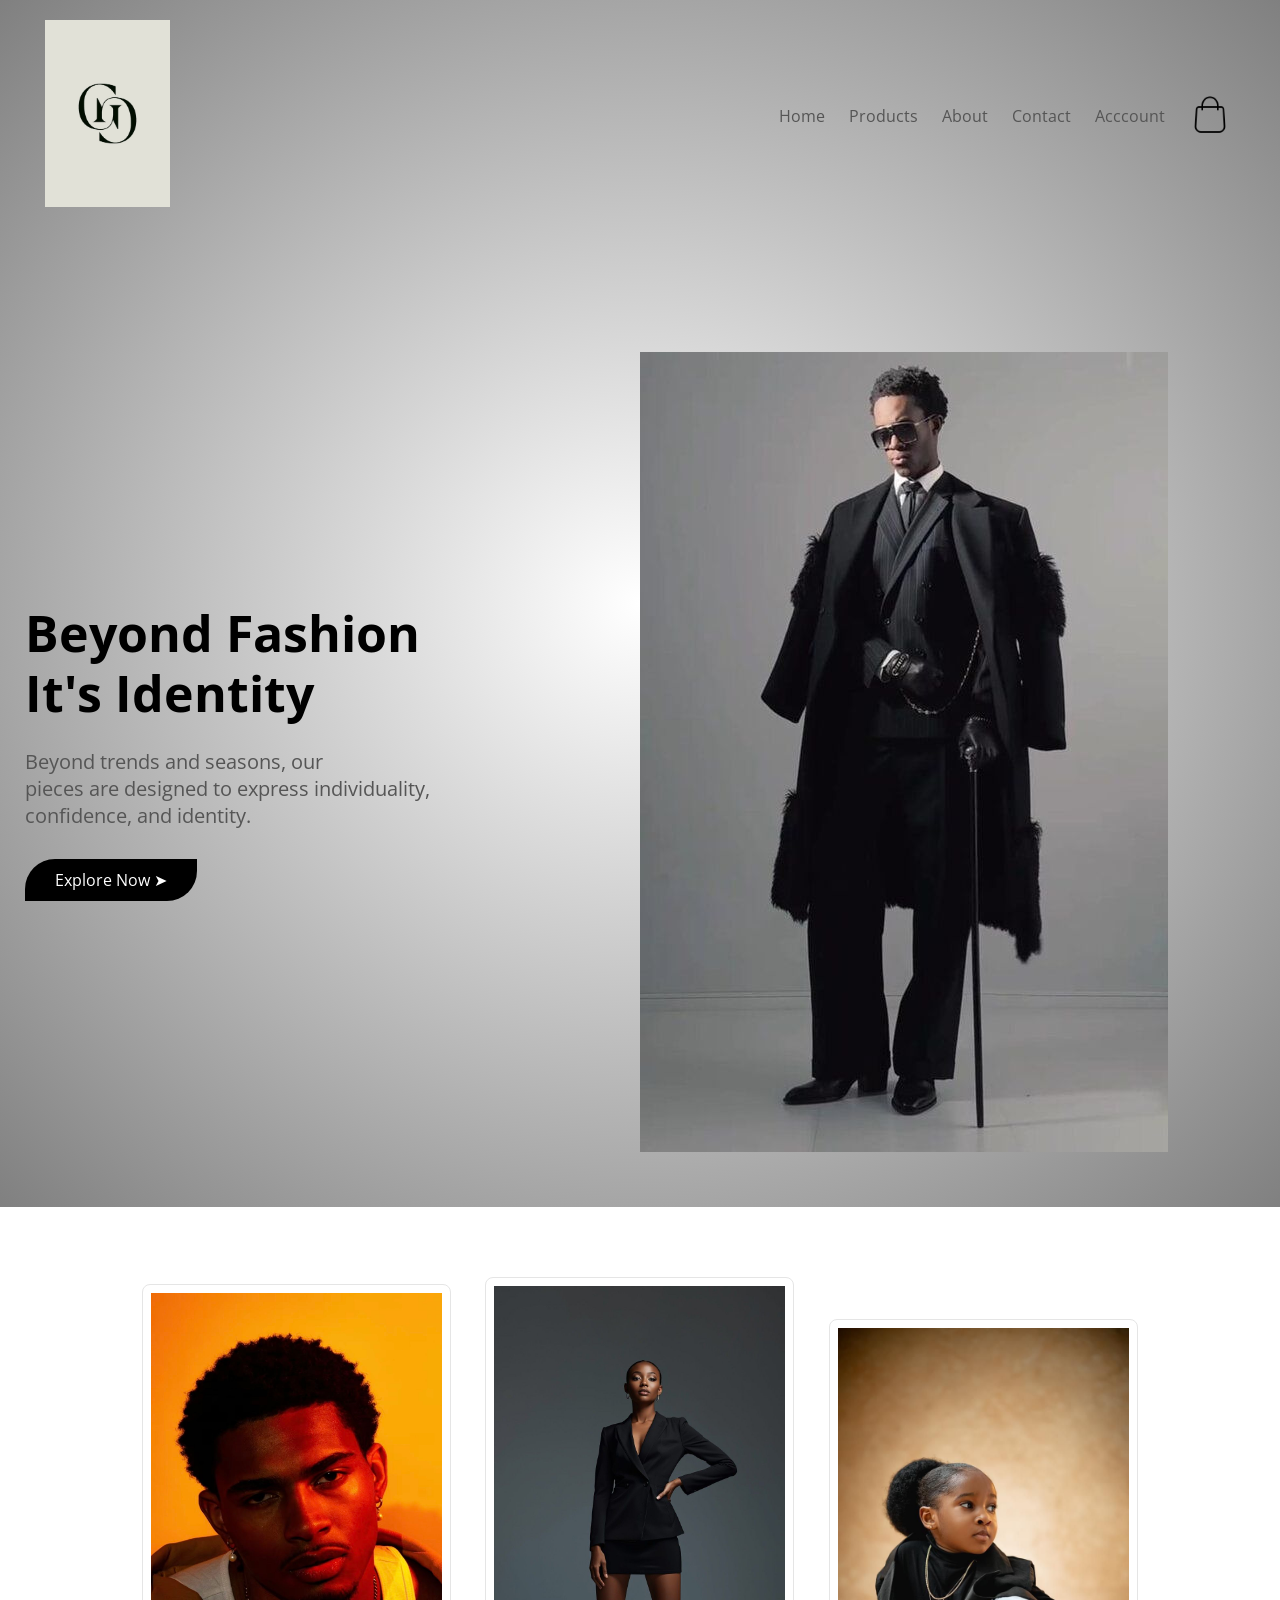
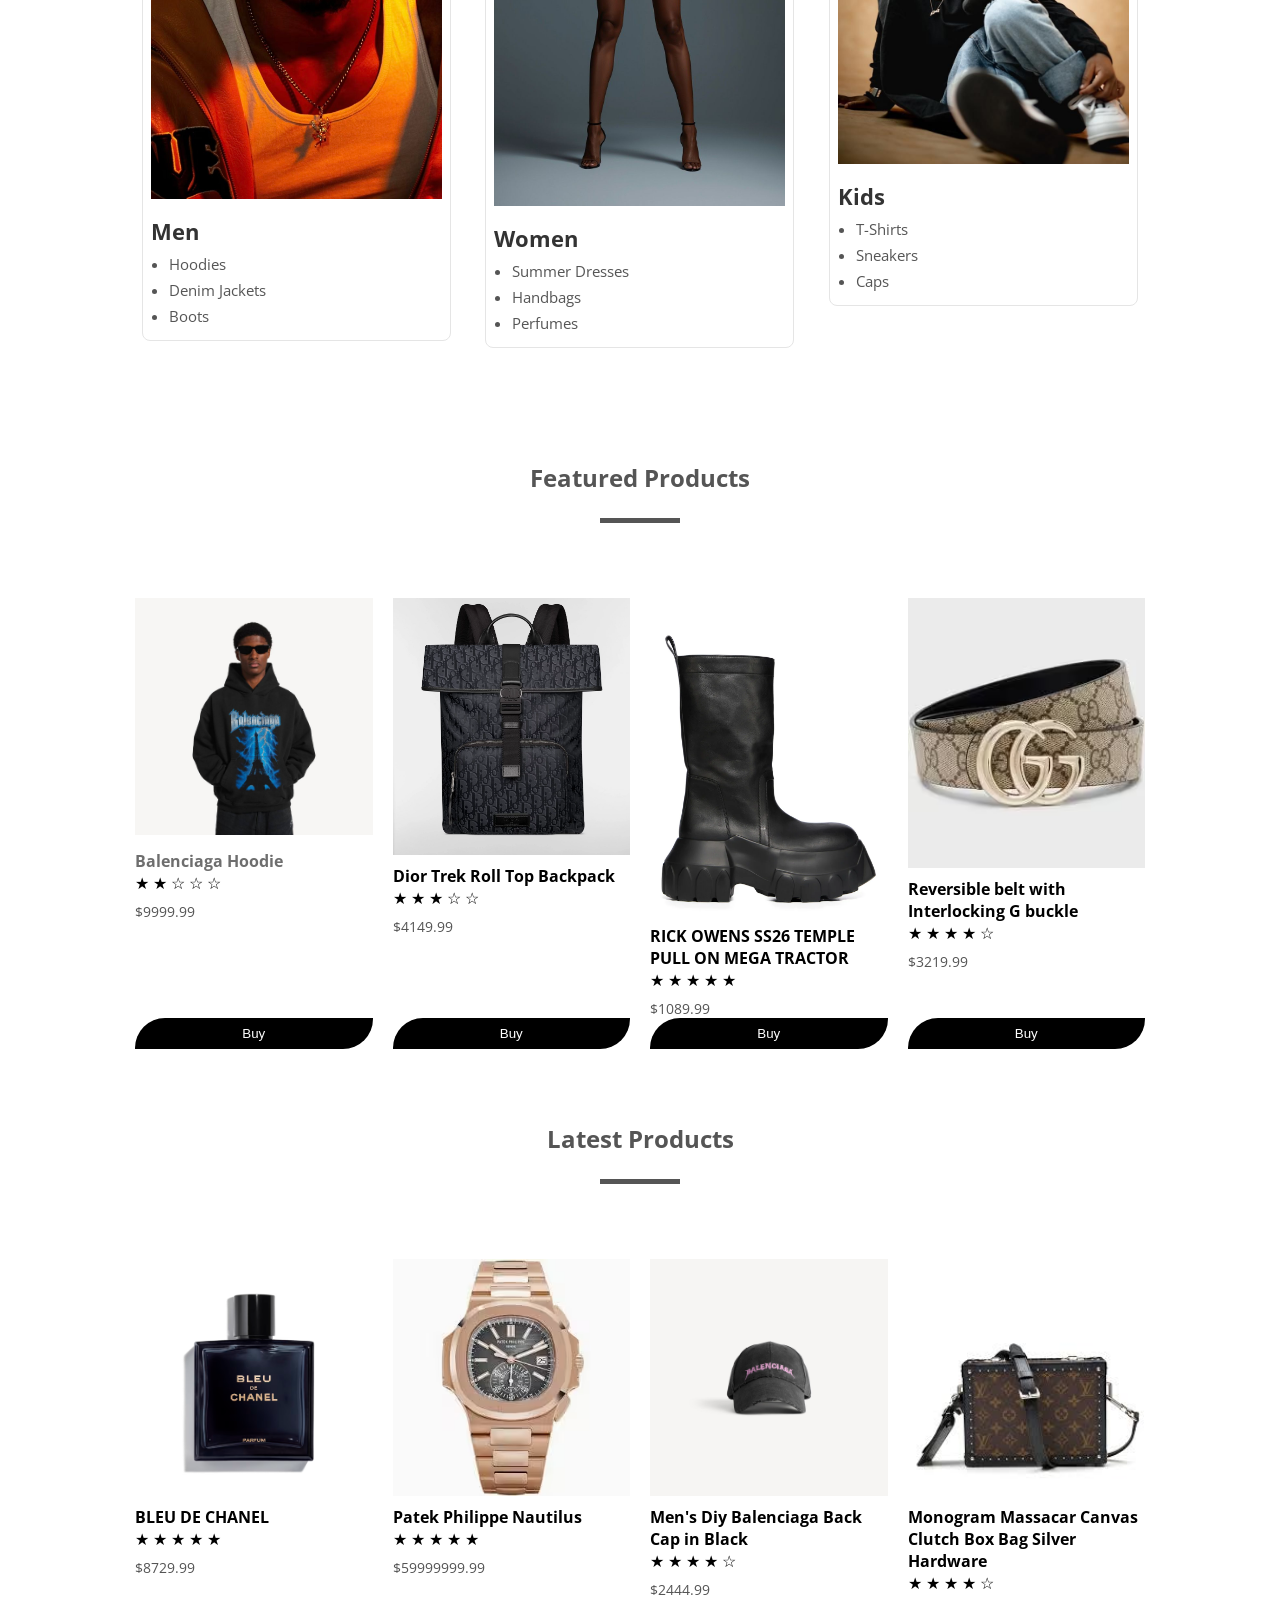
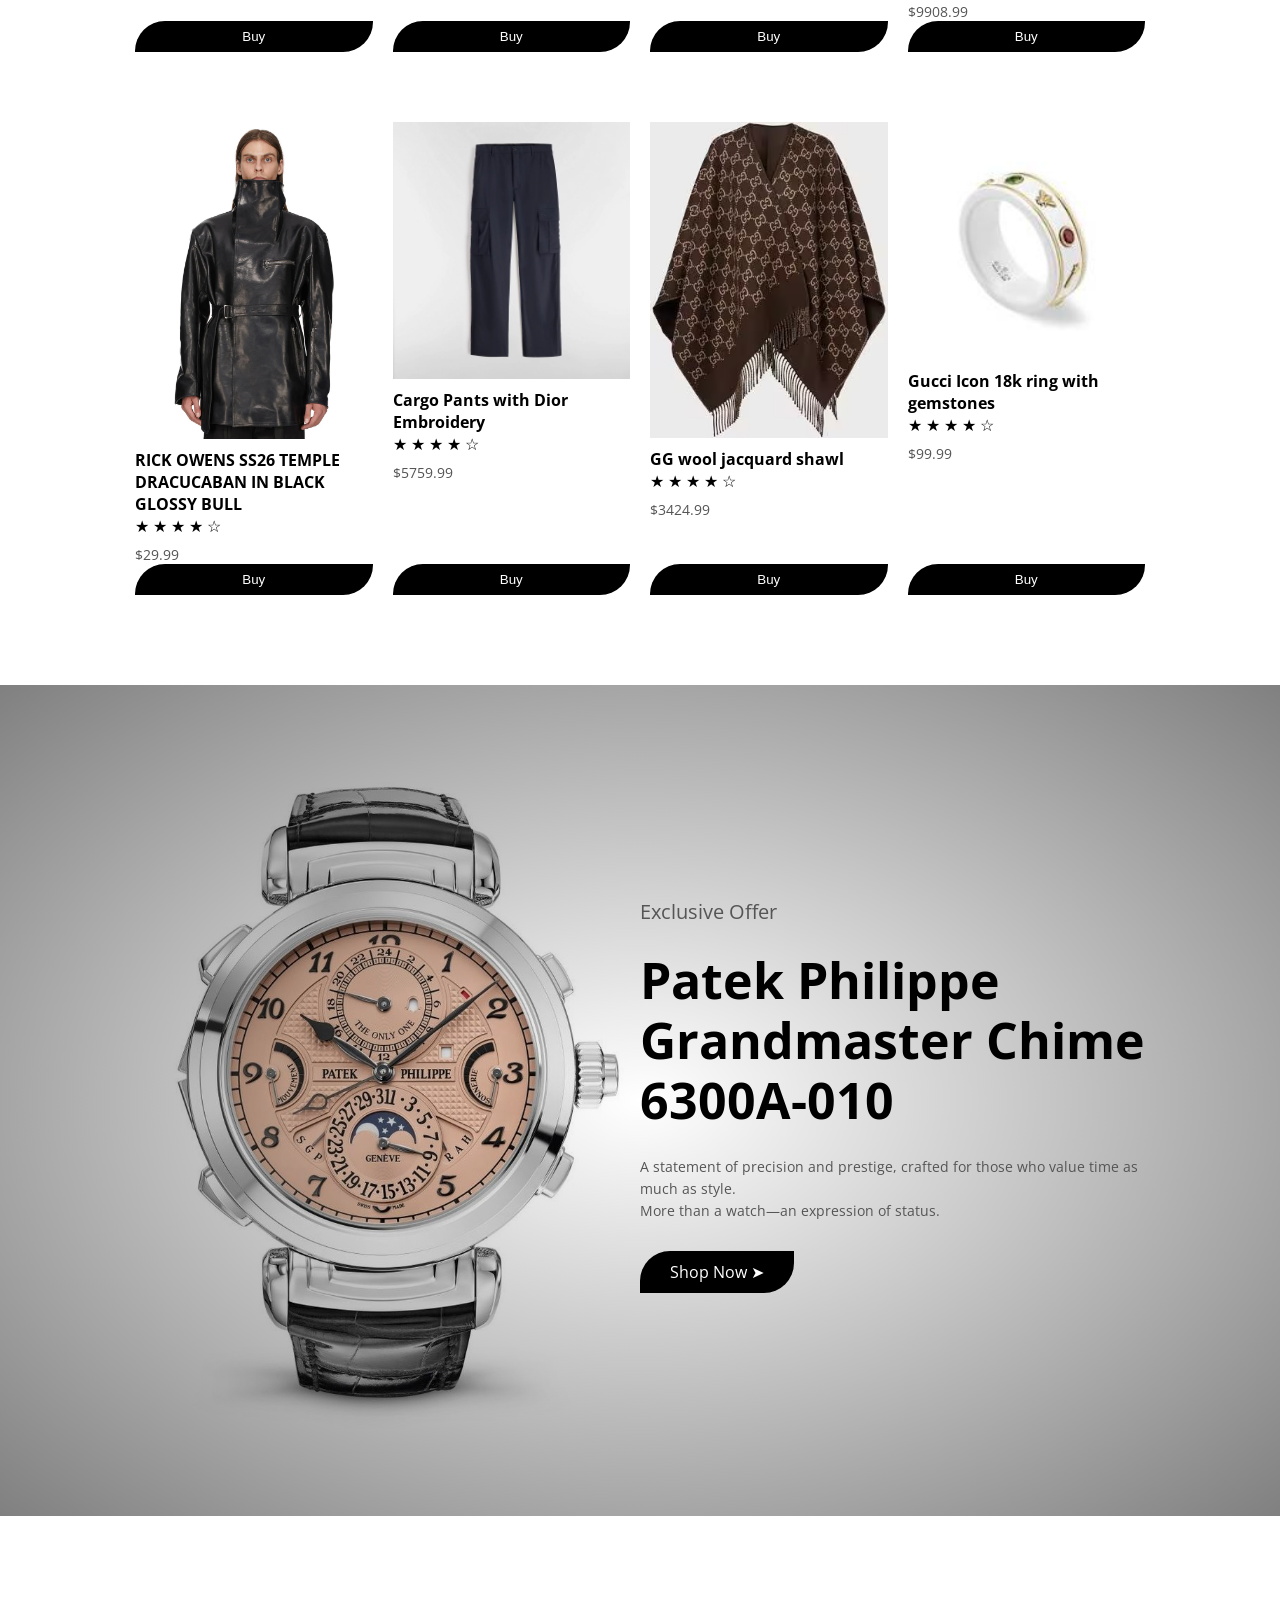
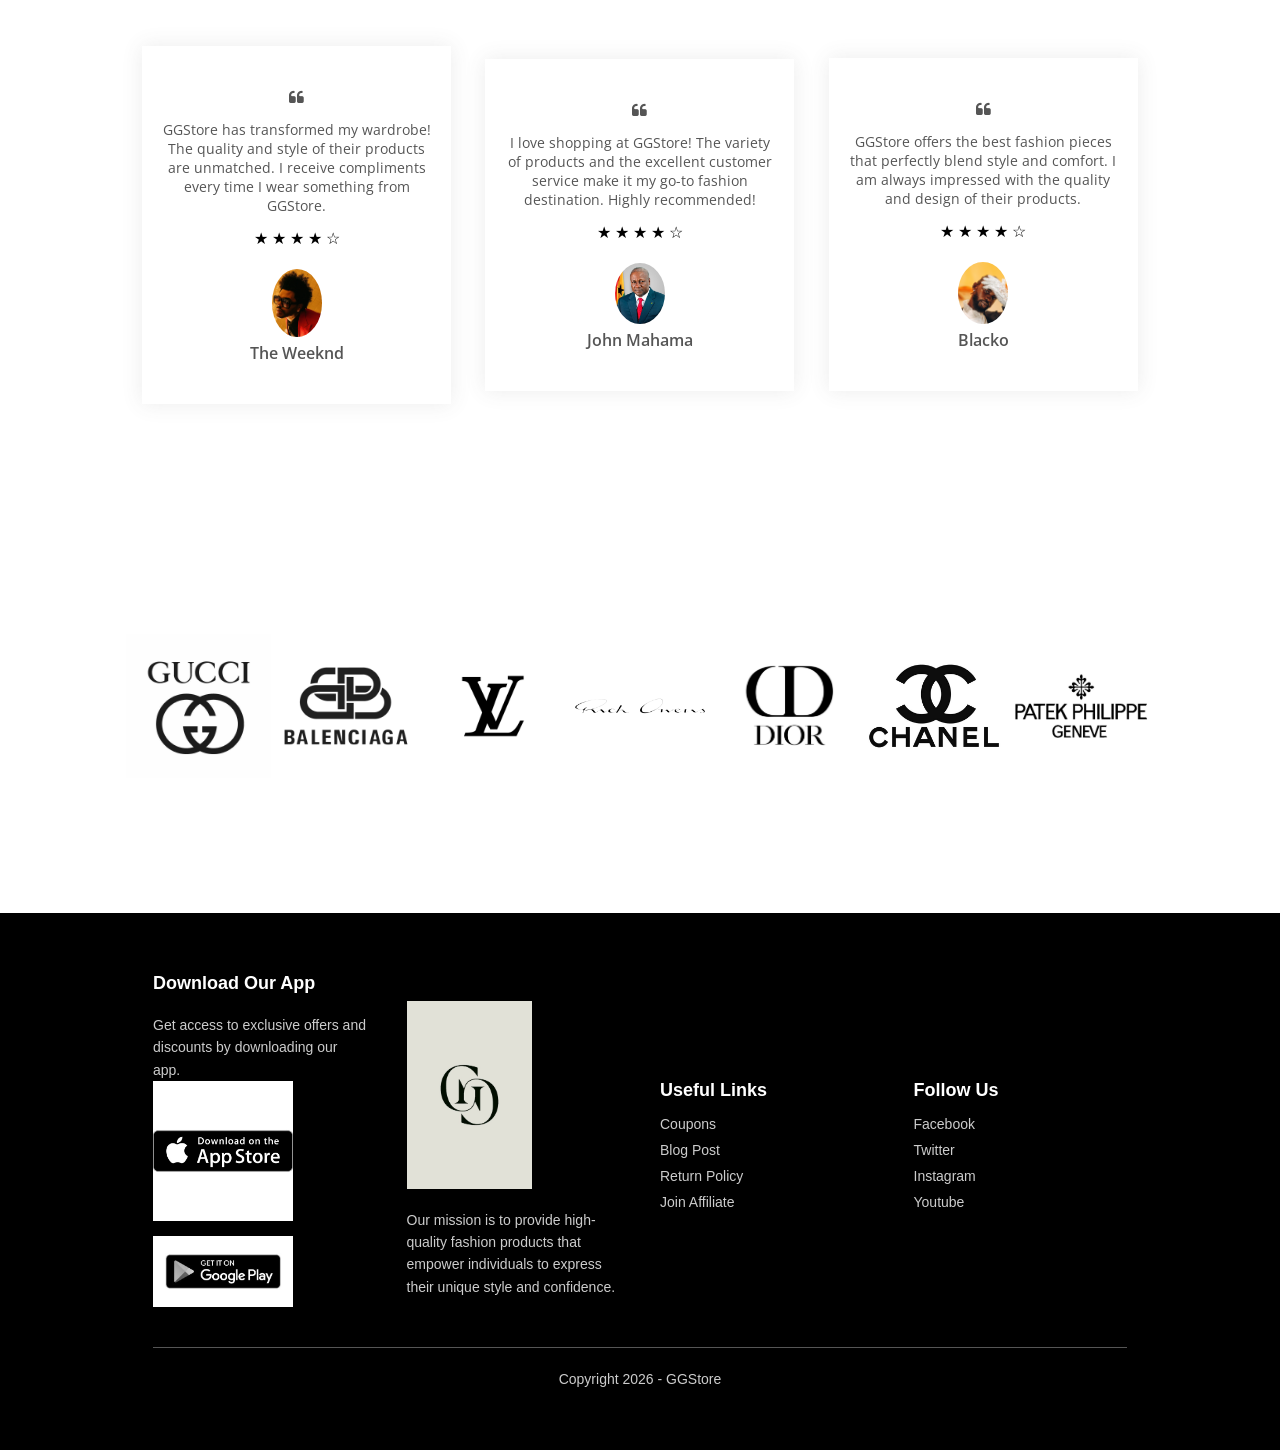
==== index.html @ 31943bc5 "Add files via upload" ====
<!DOCTYPE html>
<html lang="en">
   <head>
  <meta charset="UTF-8">
  <meta name="viewport" content="width=device-width, initial-scale=1.0">
  <title>GGStore | Your Ultimate Fashion Destination</title>
  <link rel="stylesheet" href="style.css">
  <link href="https://fonts.googleapis.com/css2?family=Open+Sans:ital,wght@0,300..800;1,300..800&display=swap" rel="stylesheet">
<link rel="stylesheet" href="https://cdnjs.cloudflare.com/ajax/libs/font-awesome/4.7.0/css/font-awesome.min.css">
   </head>
<body>
<div class="header">
  <div class="container">
    <div class="navbar">
      <div class="logo">
         <img src="images/logo.jpg" width="125px" alt="GGStore Logo">
     </div>
   <nav>
        <ul id="MenuItems">
             <li><a href="index.html">Home</a></li>
             <li><a href="product.html">Products</a></li>
             <li><a href="about.html">About</a></li>
             <li><a href="contact.html">Contact</a></li>
             <li><a href="account.html">Acccount</a></li>
         </ul>
    </nav>
    <a href="cart.html"><img src="images/cart.jpg" width="50px" height="50px" alt="Cart Icon" style="mix-blend-mode: multiply;"></a>
    <img src="images/menu.jpg" width="50px" height="50px" 
    class="menu-icon" alt="Menu Icon"
      onclick="menutoggle()" style="mix-blend-mode: multiply;">
  </div>
    <div class="row">
       <div class="col-2">
          <h1>Beyond Fashion<br>It's Identity</h1>
          <p>Beyond trends and seasons,
               our <br> pieces are designed to express individuality,
            <br>confidence, and identity.</p> 
            <a href="" class="btn">Explore Now &#10148;</a>
        </div>
            <div class="col-2">
             <img src="images/Wisdm.jpg" alt="Fashion Image">
            </div>
        </div>
     </div>
</div>

<!----------featured category section-------->
 <div class="categories">
  <div class="small-container">
    <div class="row">
      <div class="col-3 category-card">
          <a href="men.html" class="category-link-card">
            <img src="images/category-1.jpg" alt="Men Category">
            <h3 class="category-title">Men</h3>
            <ul class="category-items">
              <li>Hoodies</li>
              <li>Denim Jackets</li>
              <li>Boots</li>
            </ul>
          </a>
      </div>
      <div class="col-3 category-card">
          <a href="women.html" class="category-link-card">
            <img src="images/category-2.jpg" alt="Women Category">
            <h3 class="category-title">Women</h3>
            <ul class="category-items">
              <li>Summer Dresses</li>
              <li>Handbags</li>
              <li>Perfumes</li>
            </ul>
          </a>
      </div>
      <div class="col-3 category-card">
          <a href="kids.html" class="category-link-card">
            <img src="images/category-3.jpg" alt="Kids Category">
            <h3 class="category-title">Kids</h3>
            <ul class="category-items">
              <li>T-Shirts</li>
              <li>Sneakers</li>
              <li>Caps</li>
            </ul>
          </a>
      </div>
      </div>
    </div>
         
    </div>
    <!----------featured products-------->
    <div class="small-container">
      <h2 class="title">Featured Products</h2>
      <div class="row">
        <div class="col-4">
          <a href="productdetails.html"><img src="images/product-1.jpg" alt="Balenciaga Hoodie"></a>
          <a href="productdetails.html"><h4>Balenciaga Hoodie</h4></a>
          <div class="rating">
             &#9733; &#9733;  &#9734;  &#9734; &#9734;
          </div>
          <p>$9999.99</p>
          <button type="button" class="btn buy-btn" data-name="Balenciaga Hoodie" data-price="9999.99" data-image="images/product-1.jpg">Buy</button>
        </div>
        <div class="col-4">
          <img src="images/product-2.webp" alt="Dior Trek Roll Top Backpack">
          <h4>Dior Trek Roll Top Backpack</h4>
          <div class="rating">
             &#9733; &#9733; &#9733;  &#9734; &#9734;
           </div>
          <p>$4149.99</p>
          <button type="button" class="btn buy-btn" data-name="Dior Trek Roll Top Backpack" data-price="4149.99" data-image="images/product-2.webp">Buy</button>
        </div>
        <div class="col-4">
          <img src="images/product-3.webp" alt="RICK OWENS SS26 TEMPLE PULL ON MEGA TRACTOR">
          <h4>RICK OWENS SS26 TEMPLE PULL ON MEGA TRACTOR</h4>
          <div class="rating">
            &#9733; &#9733; &#9733; &#9733; &#9733;
          </div>
          <p>$1089.99</p>
          <button type="button" class="btn buy-btn" data-name="RICK OWENS SS26 TEMPLE PULL ON MEGA TRACTOR" data-price="1089.99" data-image="images/product-3.webp">Buy</button>
        </div>
        <div class="col-4">
          <img src="images/product-4.avif" alt="Reversible belt with Interlocking G buckle">
          <h4>Reversible belt with Interlocking G buckle</h4>
          <div class="rating">
             &#9733; &#9733; &#9733; &#9733; &#9734;
          </div>
          <p>$3219.99</p>
          <button type="button" class="btn buy-btn" data-name="Reversible belt with Interlocking G buckle" data-price="3219.99" data-image="images/product-4.avif">Buy</button>
        </div>
      </div>
  
      <h2 class="title">Latest Products</h2> 
      <div class="row">
        <div class="col-4">
          <img src="images/product-5.avif" alt="BLEU DE CHANEL">
          <h4>BLEU DE CHANEL</h4>
          <div class="rating">
             &#9733; &#9733; &#9733; &#9733;  &#9733;
          </div>
          <p>$8729.99</p>
          <button type="button" class="btn buy-btn" data-name="BLEU DE CHANEL" data-price="8729.99" data-image="images/product-5.avif">Buy</button>
        </div>
        <div class="col-4">
          <img src="images/product-6.avif" alt="Patek Philippe Nautilus">
          <h4>Patek Philippe Nautilus</h4>
          <div class="rating">
             &#9733; &#9733; &#9733; &#9733;  &#9733;
           </div>
          <p>$59999999.99</p>
          <button type="button" class="btn buy-btn" data-name="Patek Philippe Nautilus" data-price="59999999.99" data-image="images/product-6.avif">Buy</button>
        </div>
        <div class="col-4">
          <img src="images/product-7.jpg" alt="Men's Diy Balenciaga Back Cap in Black">
          <h4>Men's Diy Balenciaga Back Cap in Black</h4>
          <div class="rating">
            &#9733; &#9733; &#9733; &#9733; &#9734;
          </div>
          <p>$2444.99</p>
          <button type="button" class="btn buy-btn" data-name="Men's Diy Balenciaga Back Cap in Black" data-price="2444.99" data-image="images/product-7.jpg">Buy</button>
        </div>
        <div class="col-4">
          <img src="images/product-8.jpg" alt="Monogram Massacar Canvas Clutch Box Bag Silver Hardware">
          <h4>Monogram Massacar Canvas Clutch Box Bag Silver Hardware</h4>
          <div class="rating">
             &#9733; &#9733; &#9733; &#9733; &#9734;
          </div>
          <p>$9908.99</p>
          <button type="button" class="btn buy-btn" data-name="Monogram Massacar Canvas Clutch Box Bag Silver Hardware" data-price="9908.99" data-image="images/product-8.jpg">Buy</button>
        </div>
      </div>
       <div class="row">
        <div class="col-4">
          <img src="images/product-9.webp" alt="RICK OWENS SS26 TEMPLE DRACUCABAN IN BLACK GLOSSY BULL">
          <h4>RICK OWENS SS26 TEMPLE DRACUCABAN IN BLACK GLOSSY BULL</h4>
          <div class="rating">
             &#9733; &#9733; &#9733; &#9733; &#9734;
          </div>
          <p>$29.99</p>
          <button type="button" class="btn buy-btn" data-name="RICK OWENS SS26 TEMPLE DRACUCABAN IN BLACK GLOSSY BULL" data-price="29.99" data-image="images/product-9.webp">Buy</button>
        </div>
        <div class="col-4">
          <img src="images/product-10.webp" alt="Cargo Pants with Dior Embroidery">
          <h4>Cargo Pants with Dior Embroidery</h4>
          <div class="rating">
             &#9733; &#9733; &#9733; &#9733; &#9734;
           </div>
          <p>$5759.99</p>
          <button type="button" class="btn buy-btn" data-name="Cargo Pants with Dior Embroidery" data-price="5759.99" data-image="images/product-10.webp">Buy</button>
        </div>
        <div class="col-4">
          <img src="images/product-11.avif" alt="GG wool jacquard shawl">
          <h4>GG wool jacquard shawl</h4>
          <div class="rating">
            &#9733; &#9733; &#9733; &#9733; &#9734;
          </div>
          <p>$3424.99</p>
          <button type="button" class="btn buy-btn" data-name="GG wool jacquard shawl" data-price="3424.99" data-image="images/product-11.avif">Buy</button>
        </div>
        <div class="col-4">
          <img src="images/product-12.jpg" alt="Gucci Icon 18k ring with gemstones">
          <h4>Gucci Icon 18k ring with gemstones</h4>
          <div class="rating">
             &#9733; &#9733; &#9733; &#9733; &#9734;
          </div>
          <p>$99.99</p>
          <button type="button" class="btn buy-btn" data-name="Gucci Icon 18k ring with gemstones" data-price="99.99" data-image="images/product-12.jpg">Buy</button>
        </div>
      </div>
      
    </div>
    <!-----------offers----------------->
    <div class="offer">
      <div class="small-container">
        <div class="row">
          <div class="col-2">
            <img src="images/exclusive.jpg" class="offer-img" alt="Exclusive Offer Image" style="mix-blend-mode: multiply;">
          </div>
          <div class="col-2">
            <p>Exclusive Offer</p>
            <h1>Patek Philippe Grandmaster Chime 6300A-010</h1>
            <small>A statement of precision and prestige, crafted for those who value time as much as style.<br>More than a watch—an expression of status.</small>
            <br><a href="" class="btn">Shop Now &#10148;</a>
          </div>
        </div>
      </div>
    </div>


  <!-------------testimonial---------------->
    <div class="testimonial">
      <div class="small-container">
        <div class="row">
          <div class="col-3">
            <i class="fa fa-quote-left"></i>
            <p>GGStore has transformed my wardrobe! The quality and style of their products are unmatched. I receive compliments every time I wear something from GGStore.</p>
            <div class="rating">
              &#9733; &#9733; &#9733; &#9733; &#9734;
            </div>
            <img src="images/user-1.jpg" alt="User 1">
            <h3>The Weeknd</h3>
          </div>
          <div class="col-3">
            <i class="fa fa-quote-left"></i>
            <p>I love shopping at GGStore! The variety of products and the excellent customer service make it my go-to fashion destination. Highly recommended!</p>
            <div class="rating">
              &#9733; &#9733; &#9733; &#9733; &#9734;
            </div>
            <img src="images/user-2.jpg" alt="User 2">
            <h3>John Mahama</h3>
          </div>
          <div class="col-3">
            <i class="fa fa-quote-left"></i>
            <p>GGStore offers the best fashion pieces that perfectly blend style and comfort. I am always impressed with the quality and design of their products.</p>
            <div class="rating">
              &#9733; &#9733; &#9733; &#9733; &#9734;
            </div>
            <img src="images/user-3.jpg" alt="User 3">
            <h3>Blacko</h3>
          </div>
        </div>
      </div>
    </div>
  
    <!----brands------>
<div class="brands">
  <div class="small-container">
    <div class="row">
      <div class="col-7">
        <img src="images/logo-gucci.jpg" alt="Gucci">
      </div>
      <div class="col-7">
        <img src="images/logo-balenciaga.jpg" alt="Prada">
      </div>
      <div class="col-7">
        <img src="images/logo-louis-vuitton.jpg" alt="Louis Vuitton">
      </div>
      <div class="col-7">
        <img src="images/logo-rick-owen.jpg" alt="Chanel">
      </div>
      <div class="col-7">
        <img src="images/logo-dior.jpg" alt="Dior">
      </div>
      <div class="col-7">
        <img src="images/logo-channel.jpg" alt="Chanel">
      </div>
      <div class="col-7">
        <img src="images/logo-phillip.jpg" alt="Philip">
      </div>
    </div>
  </div>
</div>

<!---footer--->
<div class="footer">
  <div class="container">
    <div class="row">
      <div class="footer-col-1">
        <h3>Download Our App</h3>
        <p>Get access to exclusive offers and discounts by downloading our app.</p>
        <div class="app-logo">
          <img src="images/app-store.jpg" alt="App Store">
          <img src="images/google-play.jpg" alt="Google Play">
        </div>
      </div>
      <div class="footer-col-2">
        <img src="images/logo.jpg" width="125px" alt="GGStore Logo">
        <p>Our mission is to provide high-quality fashion products that empower individuals to express their unique style and confidence.</p>
      </div>
     
        <div class="footer-col-3">
          <h3>Useful Links</h3>
          <ul>
            <li>Coupons</li>
            <li>Blog Post</li>
            <li>Return Policy</li>
            <li>Join Affiliate</li>
          </ul>
        </div>
        <div class="footer-col-4">
          <h3>Follow Us</h3>
          <ul>
            <li>Facebook</li>
            <li>Twitter</li>
            <li>Instagram</li>
            <li>Youtube</li>
          </ul>
        </div>
      </div>
        <hr>
        <p class="copyright">Copyright 2026 - GGStore</p>
    </div>
  </div>
  <script src="site.js"></script>
</body>
</html>
---- style.css ----
*{
    margin: 0;
    padding: 0;
    box-sizing: border-box;
}
:root{
    --page-bg: #ffffff;
}
body{
    font-family: 'Open Sans', sans-serif;
    background-color: var(--page-bg);
}
.navbar{
    display: flex;
    align-items: center;
    padding: 20px;
    position: relative;
}
nav{
    flex:1;
    text-align: right;
}
/* Desktop: links always visible in the bar */
nav ul{
    position: static;
    display: inline-block;
    margin: 0;
    padding: 0;
    list-style: none;
    background: transparent;
}
nav ul li{
    display: inline-block;
    margin-right: 20px;
    margin-top: 0;
    margin-bottom: 0;
    text-align: right;
}
nav ul li a{
    color: #555;
}
#MenuItems{
    max-height: none;
    overflow: visible;
    pointer-events: auto;
}
.menu-icon{
    display: none;
}
/* Mobile: hamburger + collapsible panel (page background, no card) */
@media only screen and (max-width: 800px) {
    .menu-icon{
        display: block;
        width: 50px;
        height: auto;
        margin-left: 20px;
        cursor: pointer;
    }
    nav ul{
        position: absolute;
        top: 100%;
        left: 0;
        width: 100%;
        display: block;
        z-index: 20;
    }
    nav ul li{
        display: block;
        margin-right: 25px;
        margin-top: 10px;
        margin-bottom: 10px;
    }
    #MenuItems{
        max-height: 0;
        overflow: hidden;
        pointer-events: none;
        transition: max-height 0.4s ease;
    }
    #MenuItems.menu-open{
        max-height: 380px;
        padding: 10px 0 18px;
        pointer-events: auto;
        background-color: var(--page-bg);
    }
}
a{
    text-decoration: none;
    color: #555555da;
}
nav ul li a.active{
    color: #000;
    font-weight: 700;
    border-bottom: 2px solid #555;
    padding-bottom: 4px;
}
p{
    color: #555;
    font-size: 20px;
    margin-top: 20px;
}
.container{
    max-width:1300px;
    margin: auto;
    padding-left: 25px;
    padding-right: 25px;
}
.row{
    display: flex;
    align-items: center;
    flex-wrap: wrap;
    justify-content: space-around;
}
.row:has(.col-4){
    align-items: stretch;
}
.col-2{
    flex-basis: 50%;
    min-width: 300px;
}
.col-2 img{
    max-width: 100%;
    padding: 50px 0;
}
.col-2 h1{
    font-size: 50px;
    line-height: 60px;
    margin:25px 0;
}
.btn{ 
    display: inline-block;
    background: black;
    color: #ffffff;
    padding: 10px 30px;
    margin: 30px 0;
    border-radius: 30px 0;
    transition: background 0.5s;
    
}
.btn:hover{
    background: #555;
    transition: 0.5s;
}
.header{
    background: radial-gradient(#ffffff00,grey);
}
.header .row{
    margin-top: 70px;
}
.categories{
    margin: 70px 0;
}
.category-title{
    margin-top: 12px;
    font-size: 22px;
    color: #333;
}
.category-items{
    margin-top: 8px;
    padding-left: 18px;
    color: #555;
}
.category-items li{
    margin-bottom: 6px;
    font-size: 15px;
}
.category-link-card{
    display: block;
    border: 1px solid #e5e5e5;
    border-radius: 8px;
    padding: 8px;
    transition: transform 0.3s, box-shadow 0.3s;
}
.category-link-card:hover{
    transform: translateY(-4px);
    box-shadow: 0 6px 18px rgba(0, 0, 0, 0.1);
}
.col-3{
    flex-basis: 30%;
    min-width: 250px;
    margin-bottom: 30px;
}
.col-3 img{
    width: 100%;
}
.small-container{
    max-width: 1080px;
    margin: auto;
   padding-left: 25px;
   padding-right: 25px;
}
.col-4{
    flex-basis: 25%;
   padding: 10px;
    min-width: 200px;
    margin-bottom: 50px;
    transition: transform 0.5s;
    display: flex;
    flex-direction: column;
}
.col-4 img{
    width: 100%;
}
.col-4 h4{
    margin-top: 10px;
    flex-grow: 0;
}
.col-4 .rating{
    flex-shrink: 0;
}
.title{
    text-align: center;
    margin: 0 auto 80px;
    position: relative;
    line-height: 60px;
    color: #555;
}
.title::after{
    content: '';
    position: absolute;
    background: rgba(167, 167, 39, 0.133);
    width: 80px;
    height: 5px;
    background: #555;
    left: 50%;
    transform: translateX(-50%);
    bottom: -15px;
}
.h4{
    color: #555;
    font-weight: normal;
}
.col-4 p{
    font-size: 14px;
    margin-top: 8px;
    flex-shrink: 0;
}
.buy-btn{
    margin: 12px 0 0;
    padding: 8px 20px;
    border: 0;
    cursor: pointer;
}
.col-4 .btn.buy-btn{
    margin-top: auto;
    margin-bottom: 0;
    align-self: stretch;
    display: block;
    width: 100%;
    max-width: 100%;
    text-align: center;
    box-sizing: border-box;
}
.col-4 > a:first-child{
    flex-shrink: 0;
}
.rating .fa{
    color: black;
}
.col-4:hover{
    transform: translateY(-5);
}
/* Offer Section */
.offer{   
    background: radial-gradient(#ffffff00,grey);
    margin: 30px 0;
    padding: 30px 0;
}
.col-2 .offer-img{
    width: 100%;
    padding: 50px 0;
}
small{
    color: #555;
    font-size: 14px;
    
}
/*-----Testimonial-----*/
.testimonial{
    padding: 100px 0;
}
.testimonial .col-3{
    text-align: center;
    padding: 40px 20px;
    box-shadow: 0 0 20px #5555551c;
    cursor: pointer;
    transition:transform 0.5s;
}
.testimonial .col-3 img{
    width: 50px;
    margin-top: 20px;
    border-radius: 50%;
}
.testimonial .col-3:hover{
    transform: translateY(-10px); 
}
.fa-quote-left{
    color: #555;
    font-size: 34px;
}
.col-3 p{
    color: #555;
    font-size: 14px;
    margin: 12px 0;
}
.testimonial .col-3 h3{
    color: #555;
    font-size: 16px;
    font-weight: 600;
}

/*-----brands-----*/
.brands{
    margin: 100px auto;
}
.col-7{
    flex-basis: 14%;
    min-width: 100px;
     margin-bottom: 30px;
}
.col-7 img{
    width: 100%;
    cursor: pointer;
    filter: grayscale(100%);
}
.col-7 img:hover{
    filter: grayscale(0%);
}
/* Footer Base */
.footer {
  background-color: #000;
  color: #fff;
  padding: 60px 10%;
  font-family: Arial, sans-serif;
}

/* Container Row Layout */
.footer .row {
  display: flex;
  justify-content: space-between;
  flex-wrap: nowrap; /* IMPORTANT: keeps everything in one row */
  gap: 40px;
}

/* Each Column */
.footer .row > div {
  flex: 1;
  min-width: 200px;
}

/* Headings */
.footer h3 {
  font-size: 18px;
  margin-bottom: 15px;
  font-weight: 600;
}

/* Paragraph */
.footer p {
  font-size: 14px;
  color: #ccc;
  line-height: 1.6;
}

/* Lists */
.footer ul {
  list-style: none;
  padding: 0;
}

.footer ul li {
  margin-bottom: 10px;
  font-size: 14px;
  color: #ccc;
  cursor: pointer;
  transition: color 0.3s;
}

/* Hover Effect */
.footer ul li:hover {
  color: #fff;
}

/* Logo */
.footer img {
  display: block;
  margin-bottom: 15px;
}

/* Responsive (optional but recommended) */
@media (max-width: 900px) {
  .footer .row {
    flex-wrap: wrap; /* allow stacking on smaller screens */
  }
}
.app-logo{
    width: 150px;
    margin-bottom: 20px;
}
.app-logo img{
    width: 140px;
    filter: grayscale(100%);
}
.app-logo:hover{
    filter: grayscale(0%);
}
.footer hr{
    border: none;
    height: 1px;
    background-color: #555;
    margin: 20px 0;
}
.copyright{
    text-align: center;
    font-size: 14px;
    color: #ccc;
}
/*--------all products page-----*/

.row-2{
justify-content: space-between;
margin: 100px auto 50px;
}
select{
    border: 1px solid #555;
    padding: 5px;
}
select:focus{
    outline: none;
}
.page-btn{
    margin: 0 auto 80px;
}
.page-btn span{
    display: inline-block;
    border: 1px solid #555;
    width: 40px;
    text-align: center;
    height:40px;
    margin-left: 5px;
    cursor: pointer;
}
 .page-btn span:hover{
    background: #555;
    color: #fff;
}
/*------single products details------*/
.single-product{
    margin-top: 80px;
}
.single-product .col-2 img{
   padding: 0;
}
.single-product .col-2{
    padding: 20px;
}
.single-product h4{
    margin: 20px 0;
    font-size: 22px;
    font-weight: bold;
}
.single-product select{
    display:block;
    padding: 10px ;
    margin: 20px 0;
}
.single-product input{
    width: 50px;
    height: 40px;
    padding-left: 10px;
    margin-right: 10px;
    border: 1px solid #555;
    font-size: 20px;
}
input:focus{
    outline: none;
}

.single-product .fa{
    color: #555;
    margin-left:10px;
}
.small-img-row{
    display: flex;
    justify-content: space-between;
}
.small-img-col{
    flex-basis: 24%;
    cursor: pointer;
}

/*------cart items------*/
.cart-info {
    display: flex;
    align-items: center;
    gap: 15px;
}
.cart-info div {
    display: flex;
    flex-direction: column;
}

.cart-page{
    margin: 80px auto;
}
table{
    width: 100%;
    border-collapse: collapse;
}
.cart-info table{
    display: flex;
    flex-wrap: wrap;
}
th{
    text-align: left;
    padding: 5px;
    color: #fff;
    background: #555;
    font-weight: normal

}

.td{
    padding: 10px 5px;
}
td input{
    width:40px;
    height:30px;
    padding: 5px;
}
td a{
    color: #555;
    font-size: 12px;
    text-decoration: none;
}
td img{
    width:80px;
    height:80px;
    margin-right:10px;
}
.total-price{
  display: flex;
  justify-content: flex-end;
}
.total-price table{
    border-top: 3px solid #555;
    width: 300px;
    max-width: 40 0px;
}
td:last-child{
    text-align: right;
}
th:last-child{
    text-align: right;
}


/*------account page------*/
/*------ account page ------*/
.account-page {
    padding: 50px 0;
    background: radial-gradient(#ffffff00,grey) ;
}

/* Form container */
.form-container {
    background: #fff;
    width: 300px;
    height: 400px;
    position: relative;
    text-align: center;
    padding: 20px 0;
    margin: auto;
    box-shadow: 0 0 20px 0px #5555551c;
    overflow:hidden;
}



.form-container span {
   font-weight: bold;
   padding: 0 10px;
   color: #555;
   cursor: pointer;
   width: 100px;
   display: inline-block;
}
/* Button */
.form-btn{
    display: inline-block;
}

/* Forms */
.form-container form {
    max-width: 300px;
    padding: 0 20px;
    top: 130px;
    transition: transform 1s ;
    position:absolute;
}

/* Inputs */
form input {
    width: 100%;
    padding: 0 10px;
    margin: 10px 0;
    border: 1px solid #ccc;
    height: 30px;
}
 form.btn{
    width:100%;
    border:none;
    cursor: pointer;
    margin: 10px 0;
 }


form .btn:focus {
    outline: none;
}
/* Fix ID case sensitivity (VERY IMPORTANT) */
#LoginForm {
    left:-300px;
}

#RegForm {
   left:0px;
}
 form a{
 font-size: 12px;
}

/* Indicator line */
#Indicator {
    width: 100px;
    border: none;
    background: #555;
   height: 3px;
    margin-top: 8px;
    transform:translateX(100px);
    transition: transform 1s;
}

/* Links */
.form-container a {
    font-size: 12px;
    display: block;
    margin-top: 10px;
}



/*------media query for less than 600 screen size------*/
@media only screen and (max-width: 600px) {
  .container, .small-container {
    padding-left: 14px;
    padding-right: 14px;
  }

  .col-2 h1{
    font-size: 34px;
    line-height: 44px;
  }

  p{
    font-size: 16px;
  }

  .row {
    text-align: center;
  }
    .col-2, .col-3, .col-4 { 
        flex-basis: 100%
    }
    .single-product .row{
        flex-basis: 100%;
    }
    .single-product .col-2{
        padding: 20px 0;
    }
    .single-product h1{
        font-size:26px;
        line-height:32px;
    }
    .cart-info p{
        display: none;
    }

    .footer{
      padding: 40px 20px;
    }

    .footer .row{
      flex-wrap: wrap;
      gap: 20px;
    }

    .footer .row > div{
      min-width: 100%;
    }

    .page-btn{
      text-align: center;
    }

    .row-2{
      margin: 40px auto 25px;
      gap: 12px;
    }

    .category-title{
      font-size: 20px;
    }

    .form-container{
      width: 100%;
      max-width: 320px;
    }

    .form-container form{
      max-width: 100%;
    }

    .cart-page{
      overflow-x: auto;
    }
}

@media only screen and (max-width: 900px){
  .footer .row {
    flex-wrap: wrap;
    gap: 24px;
  }
}
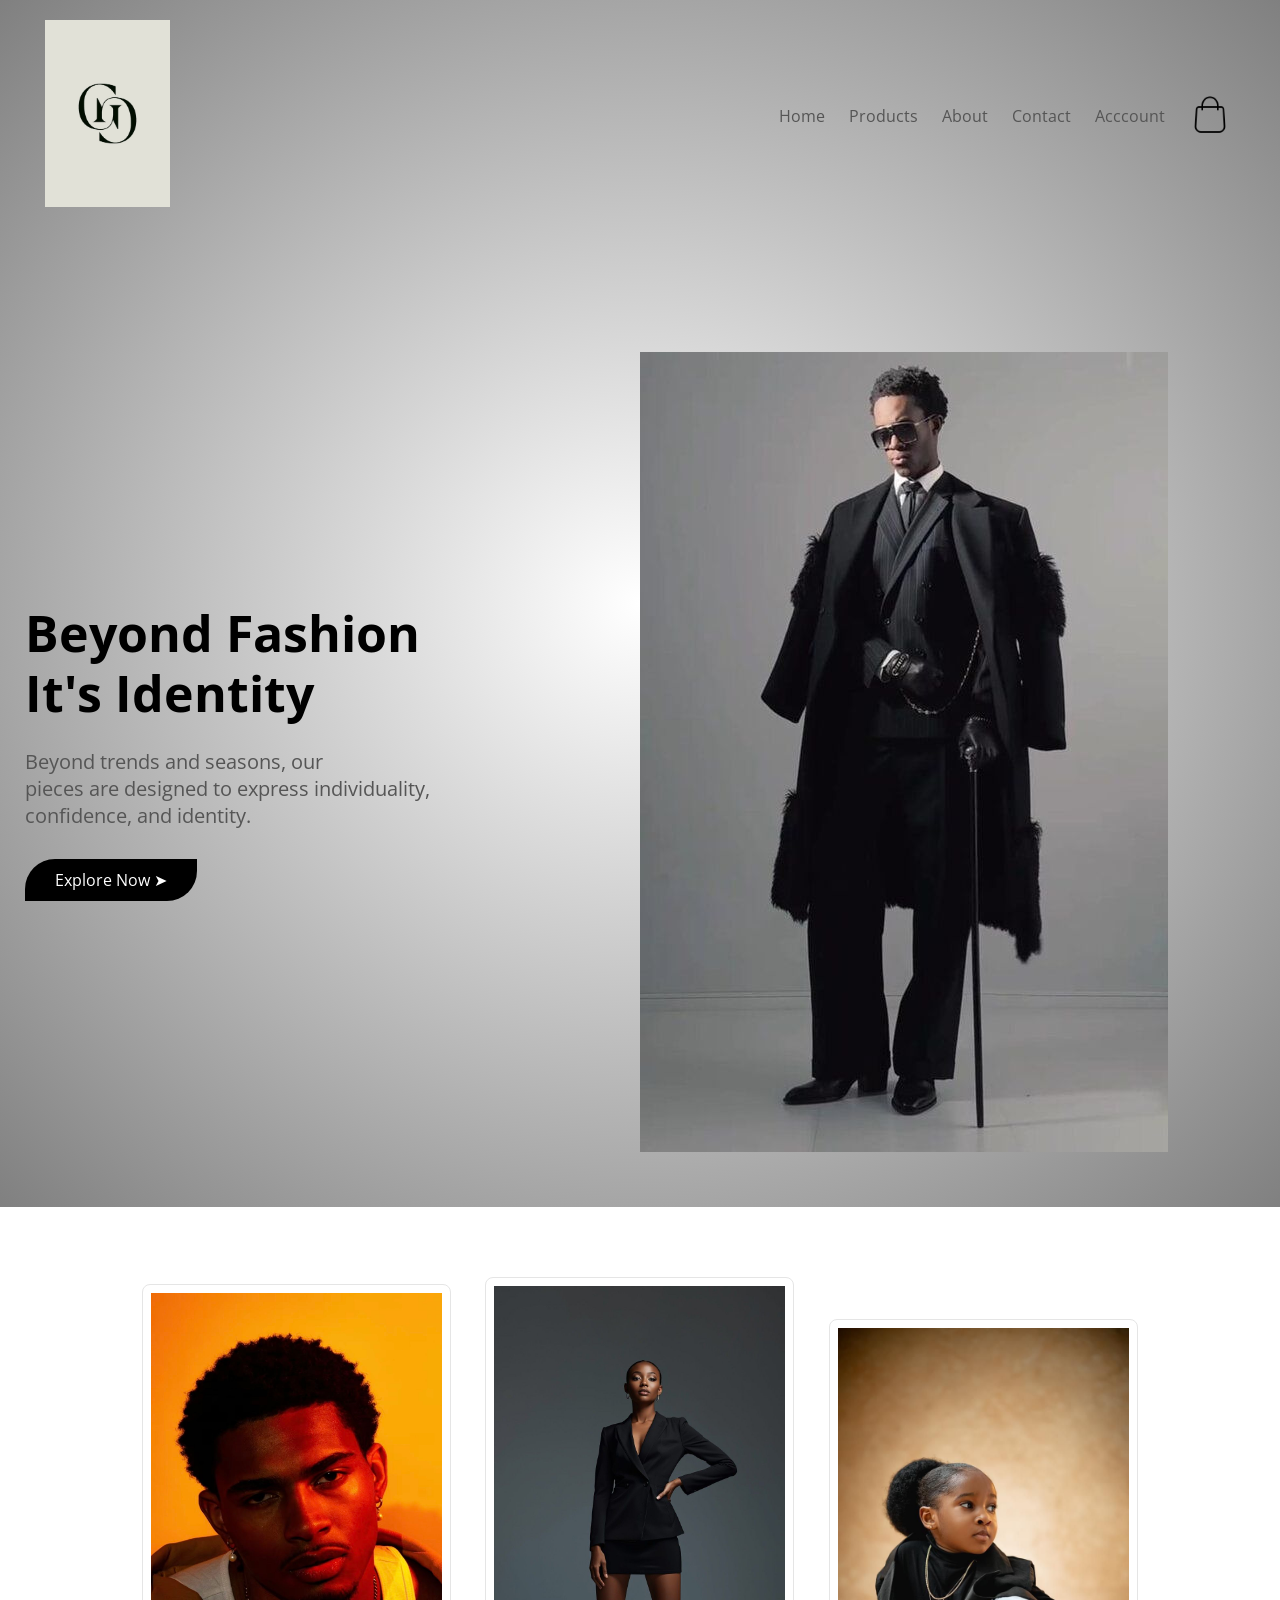
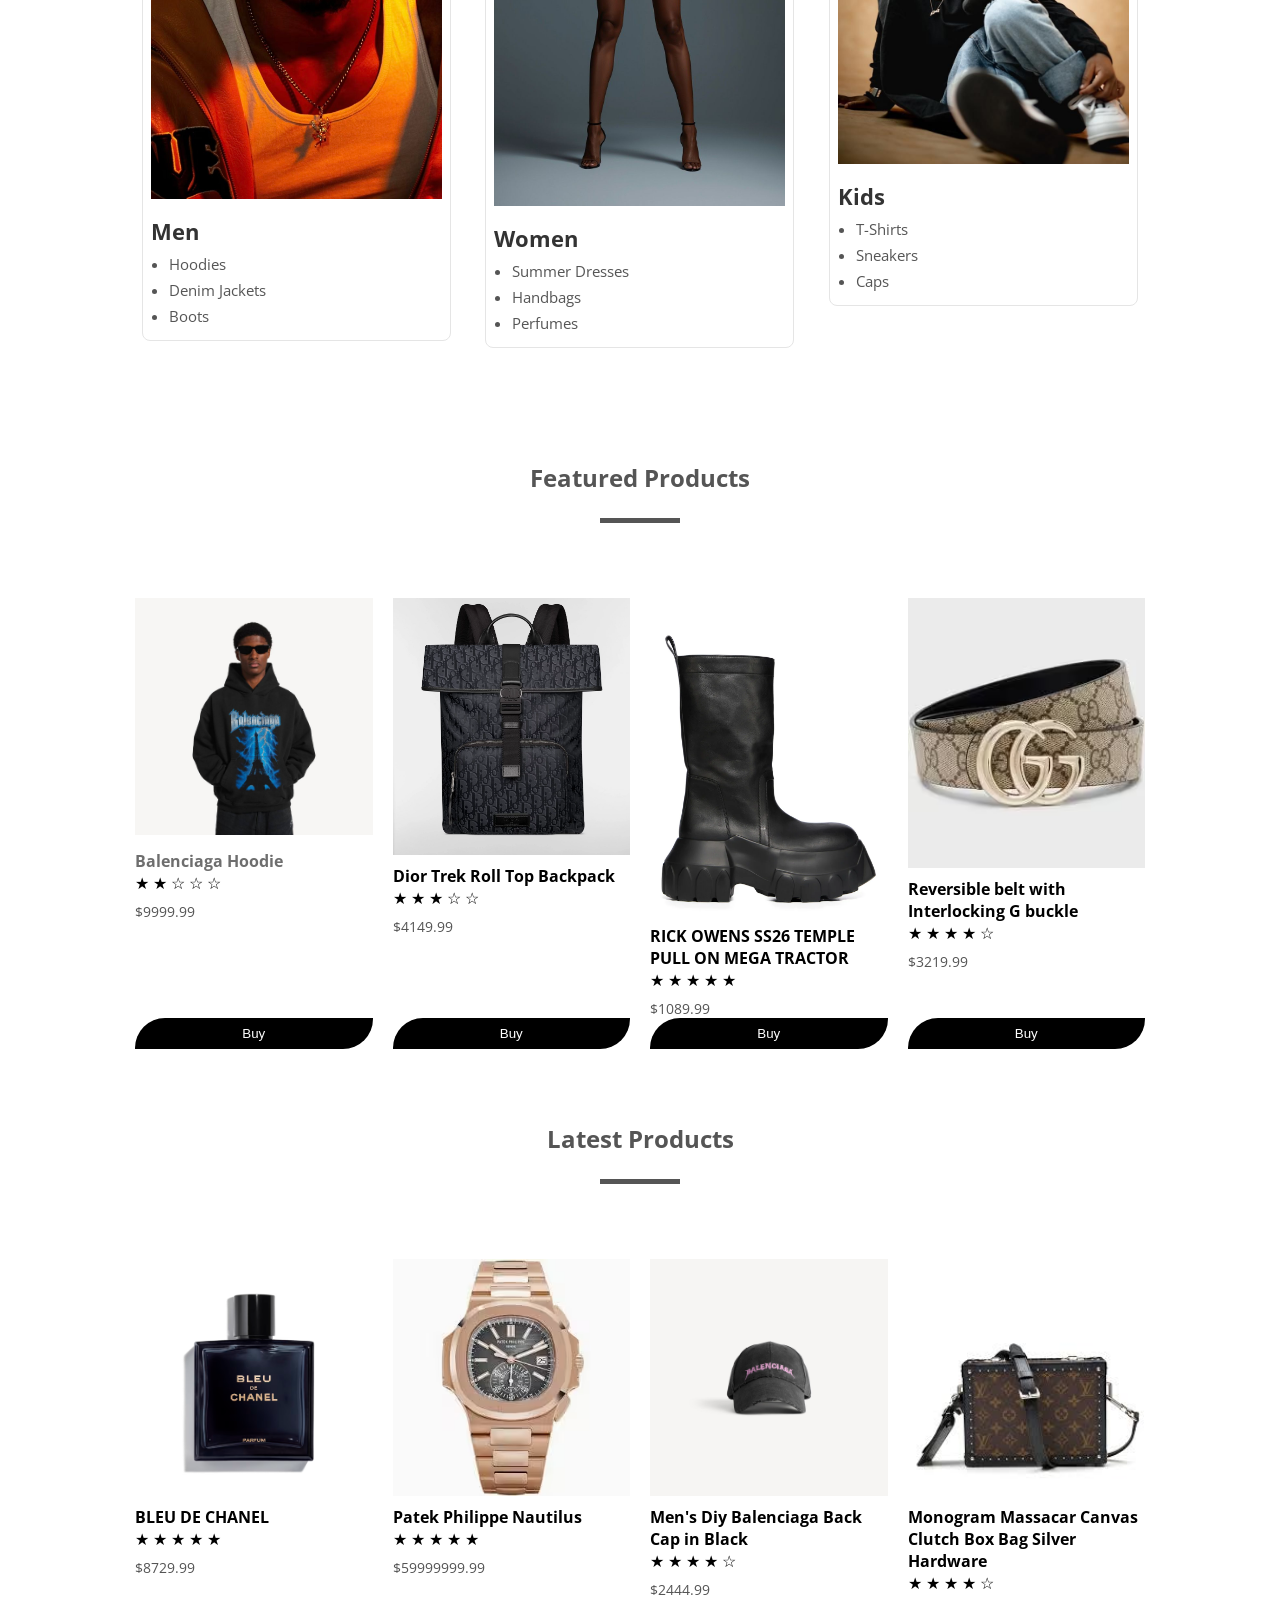
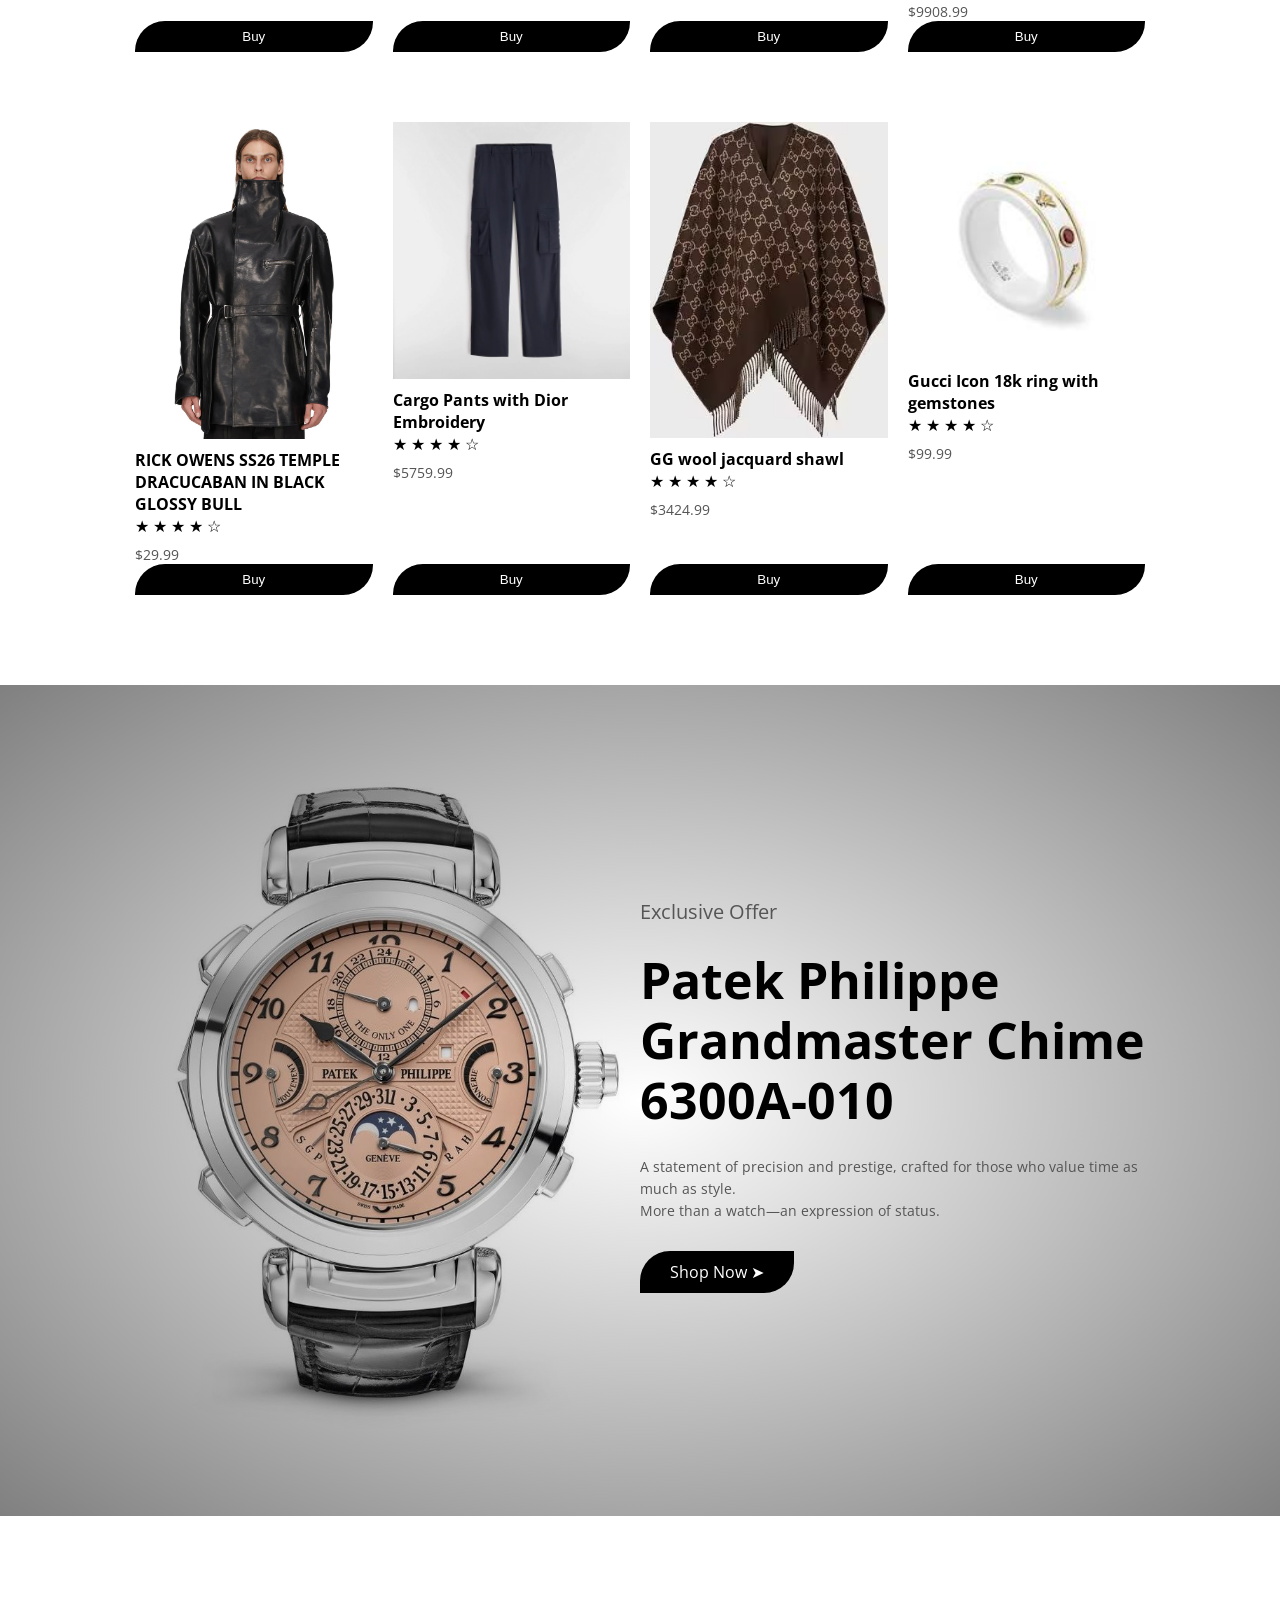
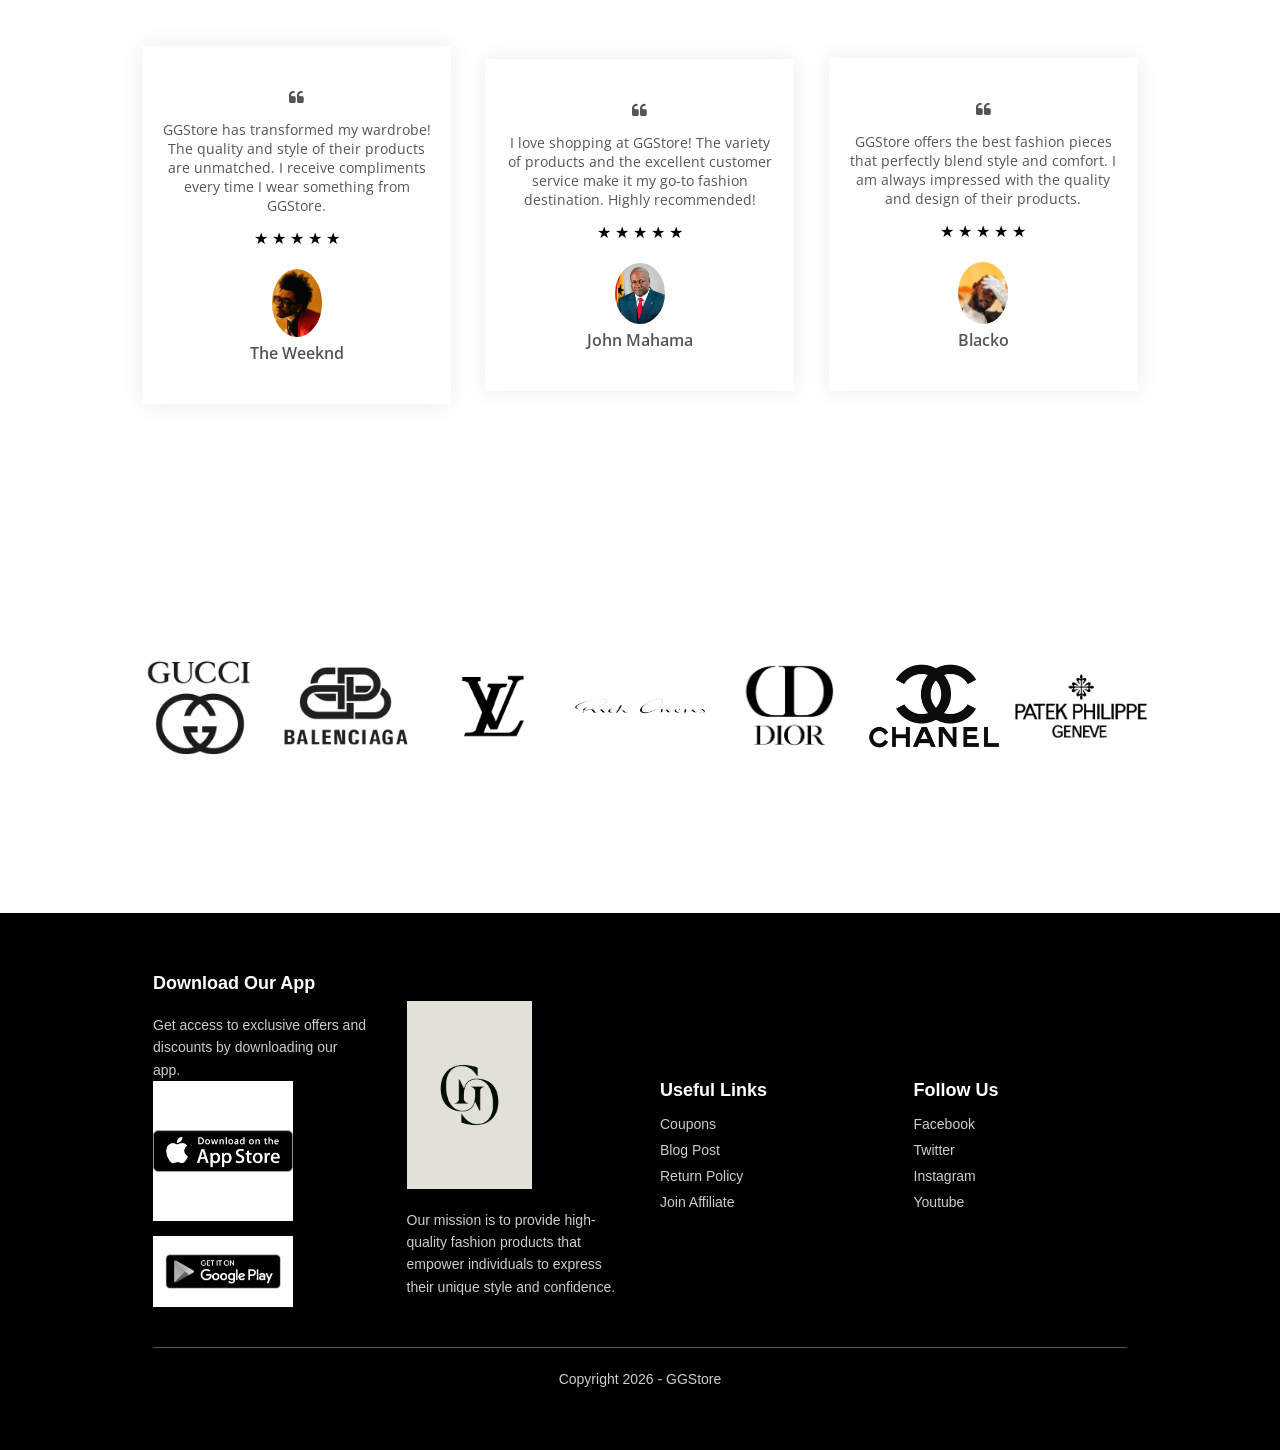
==== commit 16ed3110: "Update fmt.Println message from 'Hello' to 'Goodbye'" ====
--- a/index.html
+++ b/index.html
@@ -232,7 +232,7 @@
             <i class="fa fa-quote-left"></i>
             <p>GGStore has transformed my wardrobe! The quality and style of their products are unmatched. I receive compliments every time I wear something from GGStore.</p>
             <div class="rating">
-              &#9733; &#9733; &#9733; &#9733; &#9734;
+              &#9733; &#9733; &#9733; &#9733; &#9733;
             </div>
             <img src="images/user-1.jpg" alt="User 1">
             <h3>The Weeknd</h3>
@@ -241,7 +241,7 @@
             <i class="fa fa-quote-left"></i>
             <p>I love shopping at GGStore! The variety of products and the excellent customer service make it my go-to fashion destination. Highly recommended!</p>
             <div class="rating">
-              &#9733; &#9733; &#9733; &#9733; &#9734;
+              &#9733; &#9733; &#9733; &#9733;  &#9733;
             </div>
             <img src="images/user-2.jpg" alt="User 2">
             <h3>John Mahama</h3>
@@ -250,7 +250,7 @@
             <i class="fa fa-quote-left"></i>
             <p>GGStore offers the best fashion pieces that perfectly blend style and comfort. I am always impressed with the quality and design of their products.</p>
             <div class="rating">
-              &#9733; &#9733; &#9733; &#9733; &#9734;
+              &#9733; &#9733; &#9733; &#9733;  &#9733;
             </div>
             <img src="images/user-3.jpg" alt="User 3">
             <h3>Blacko</h3>
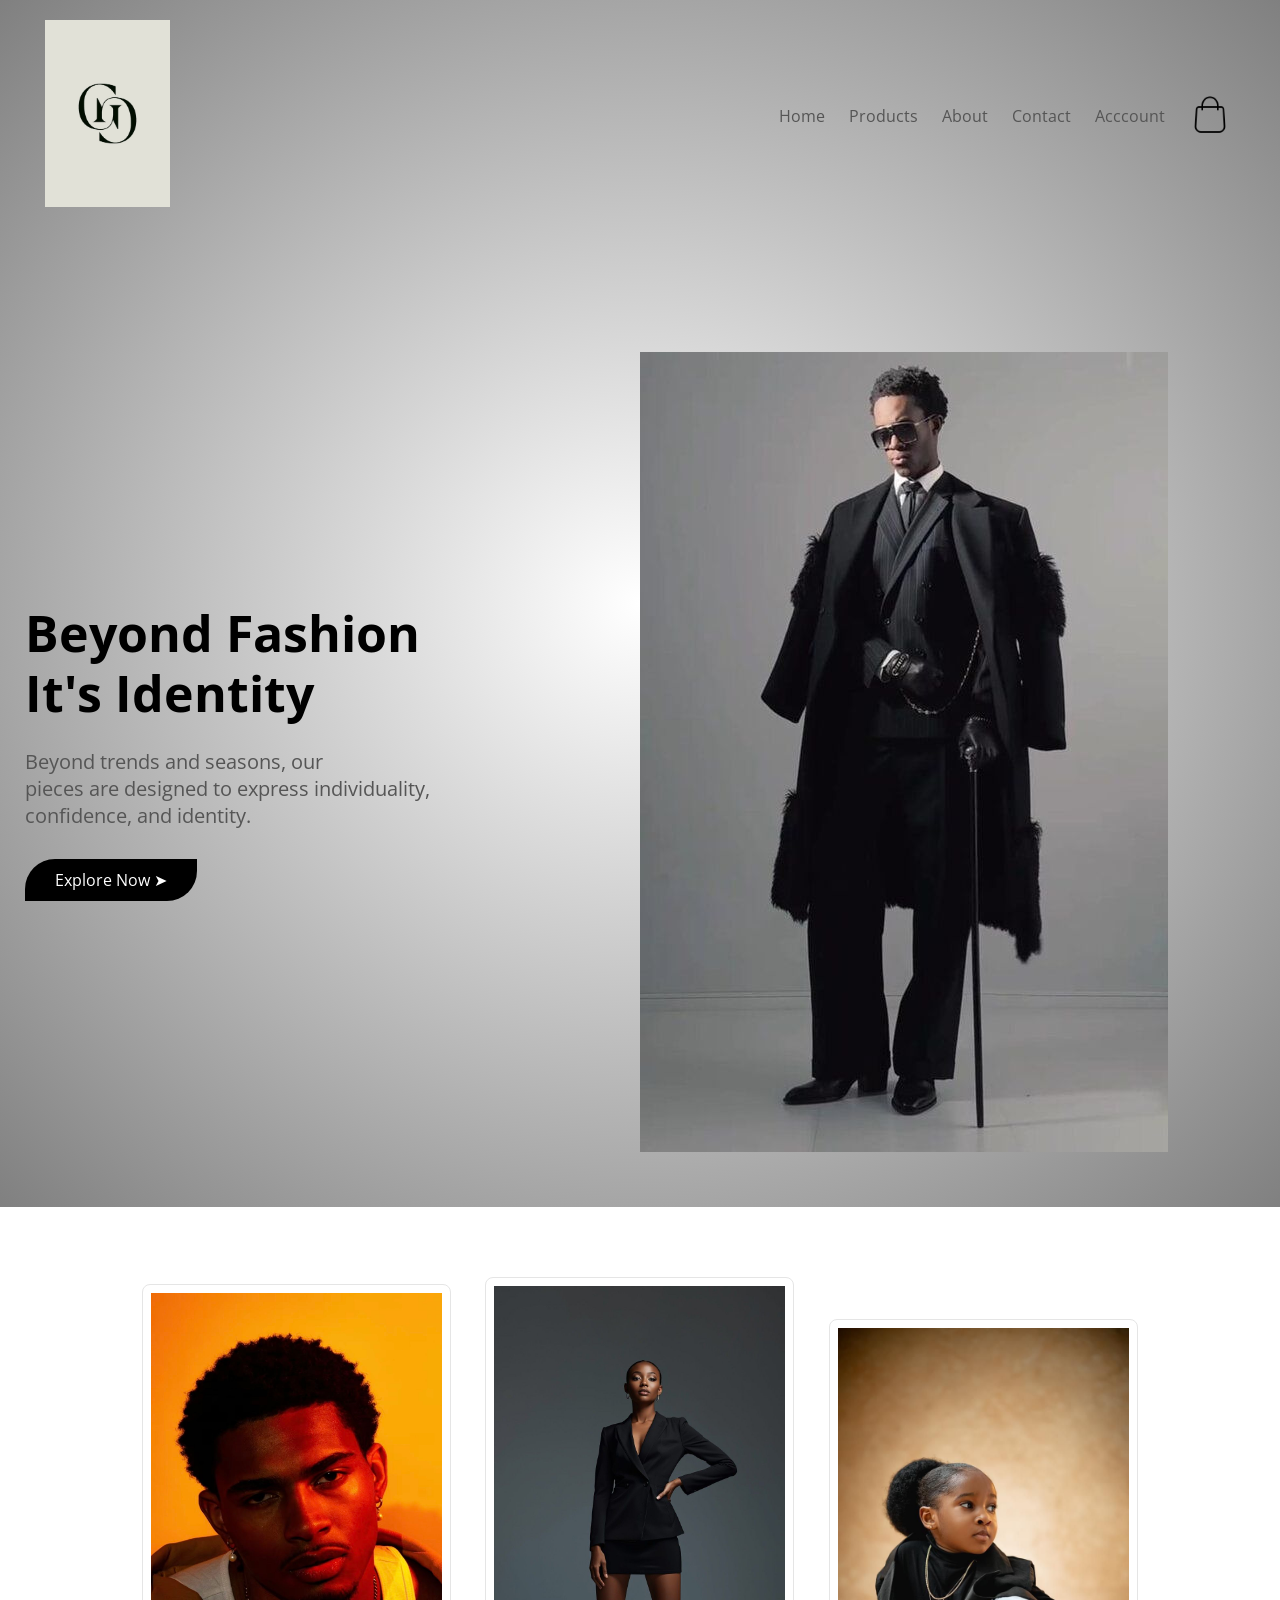
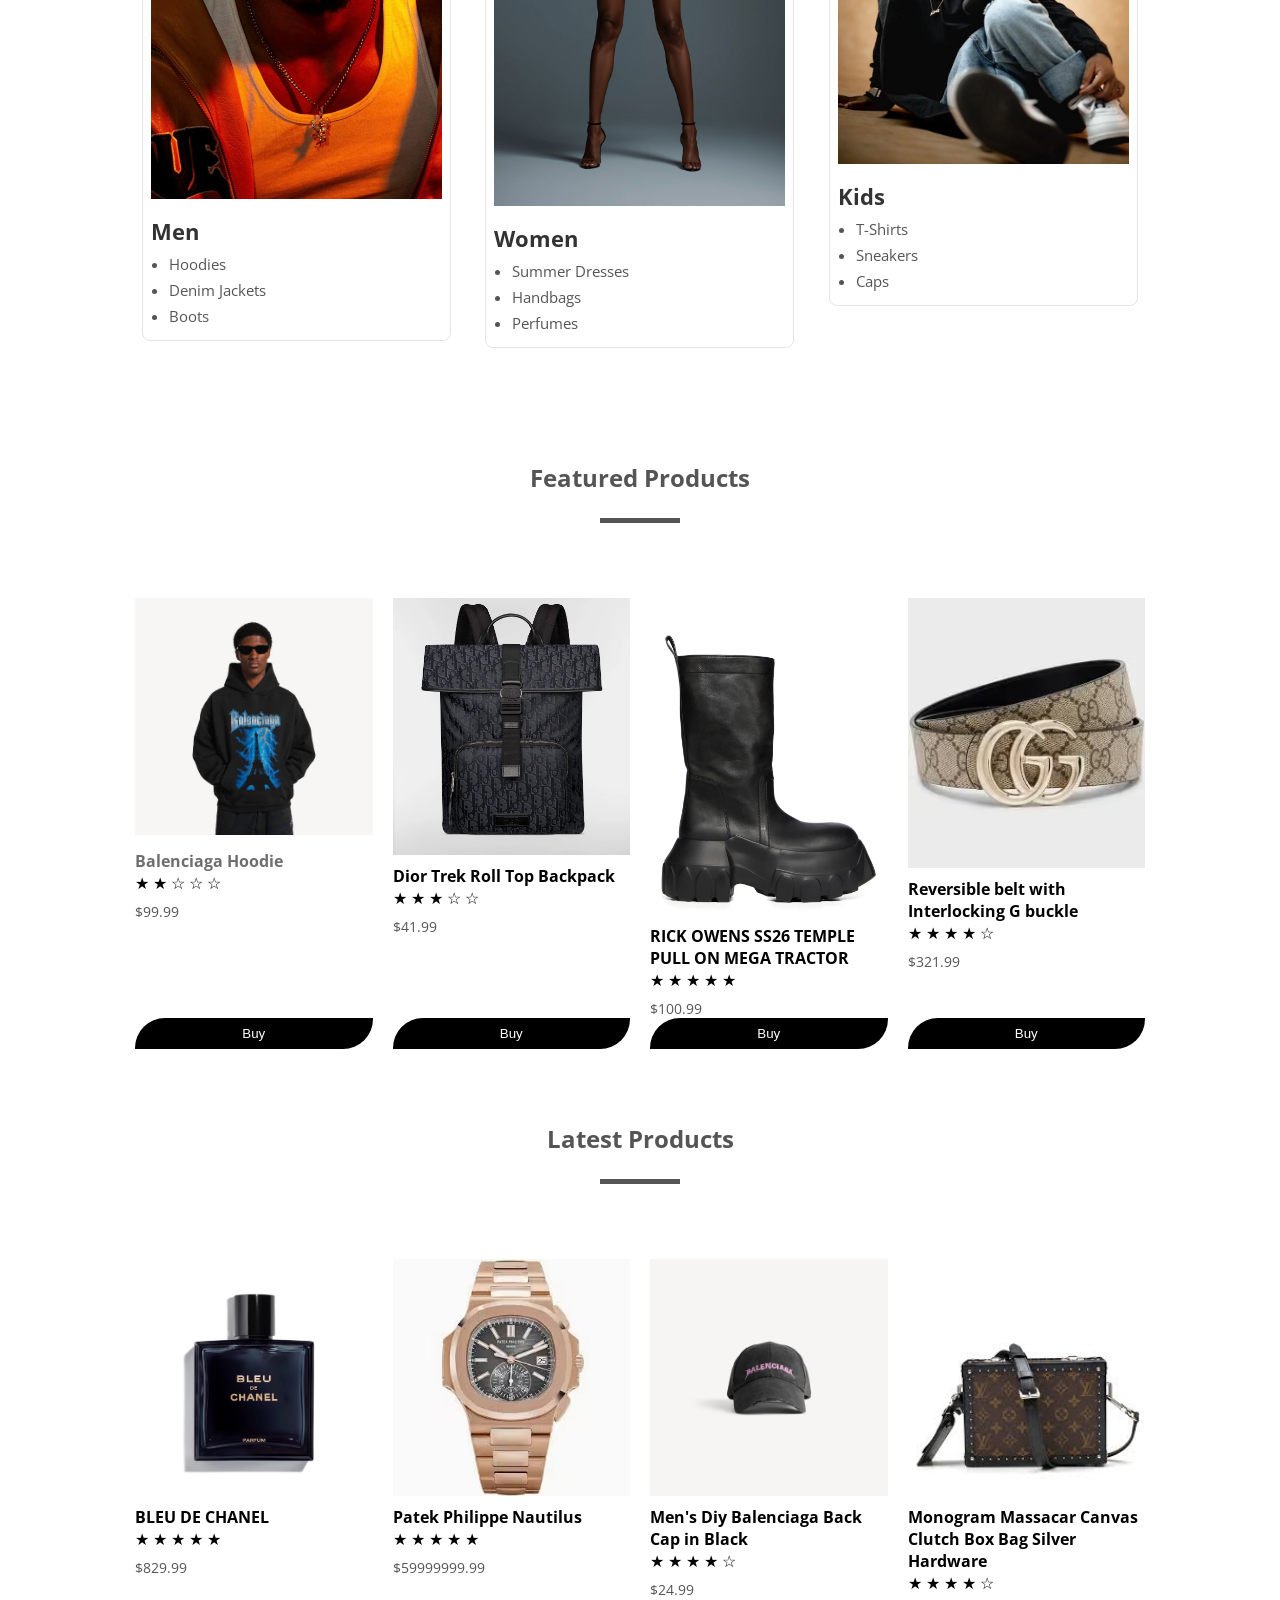
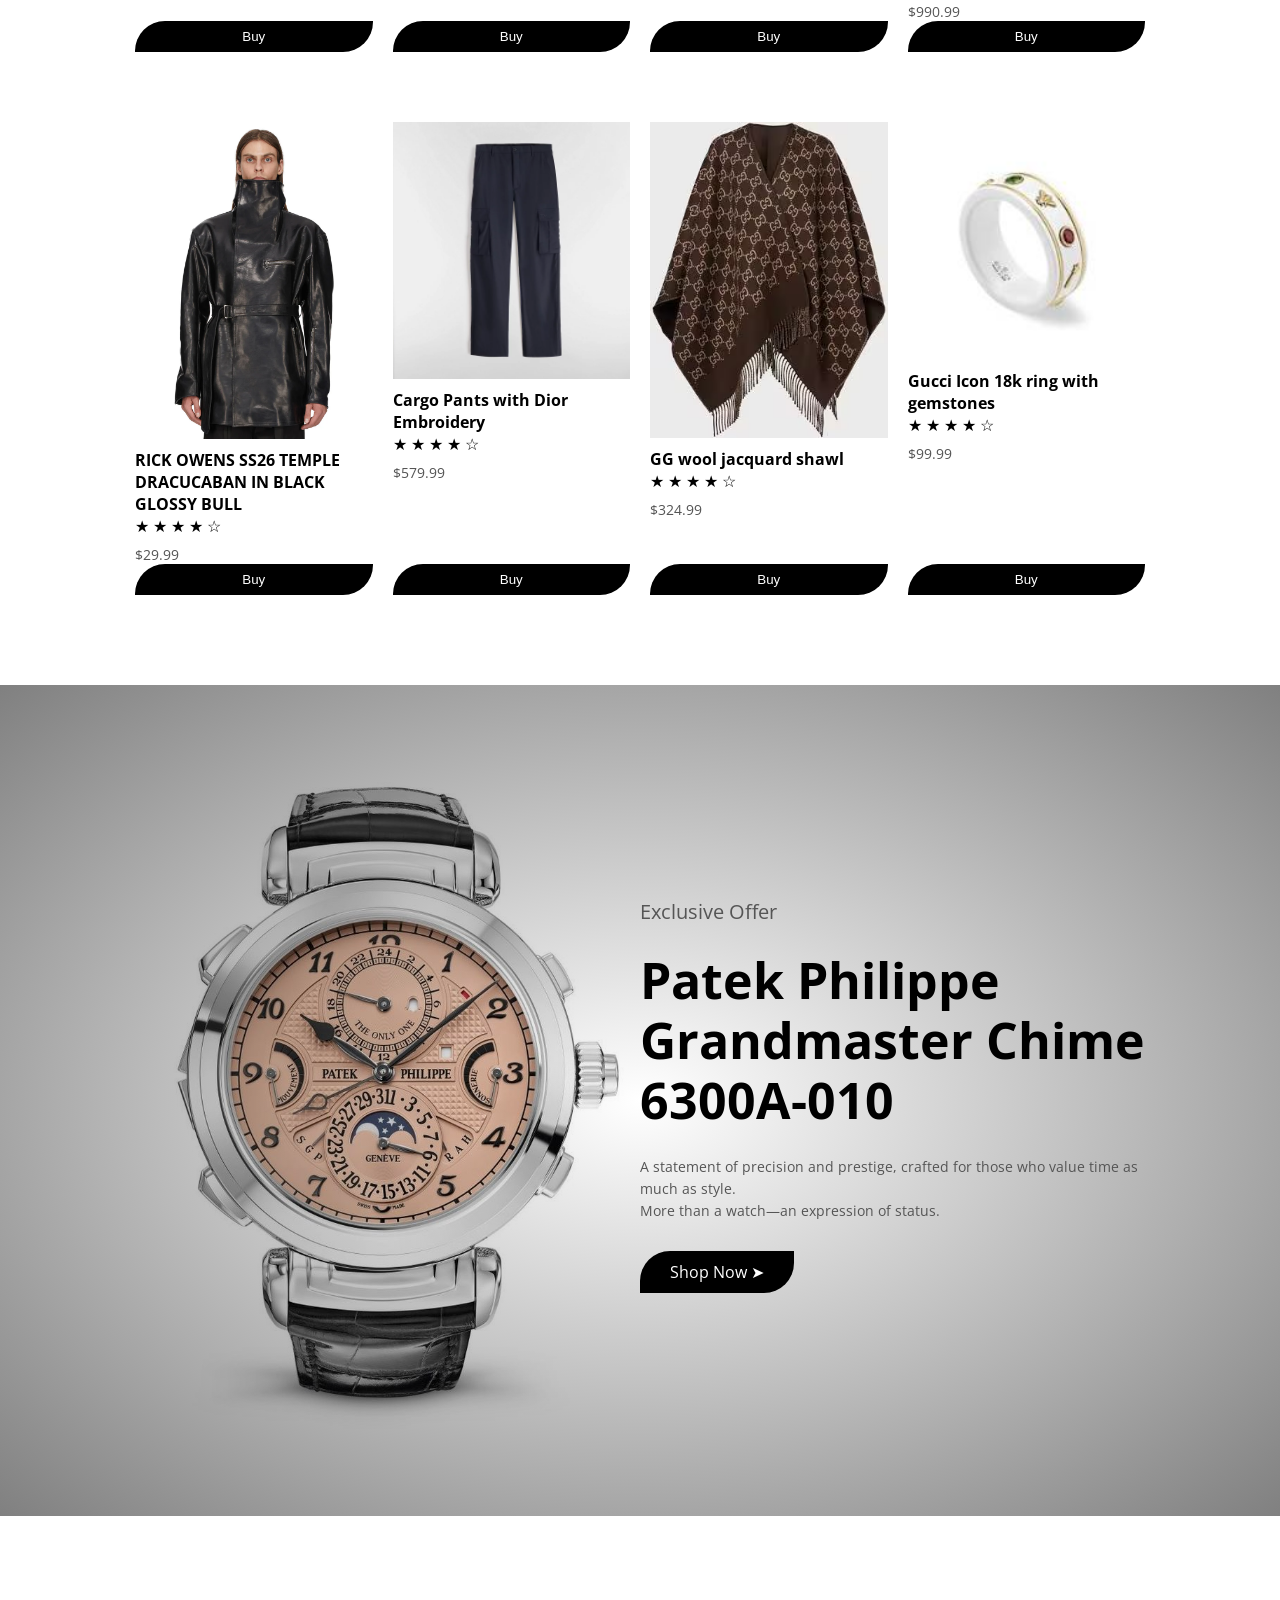
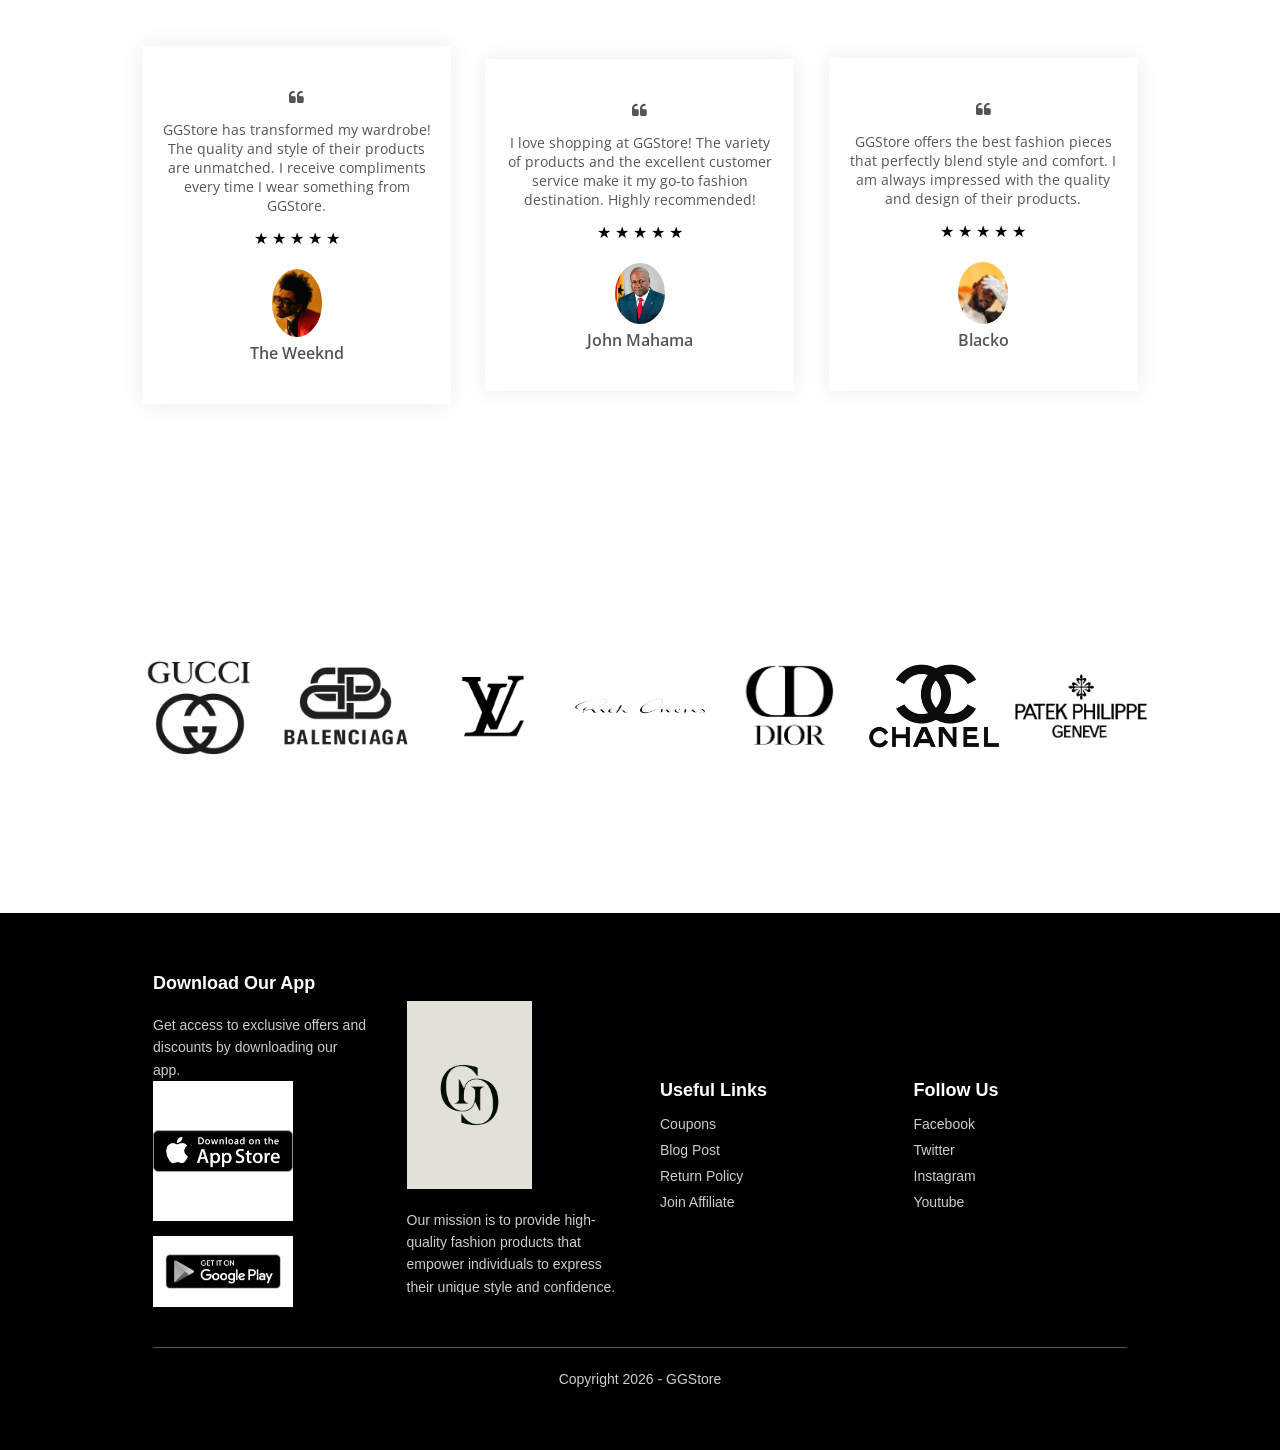
==== commit fd85bcfc: "Update index.html" ====
--- a/index.html
+++ b/index.html
@@ -19,7 +19,7 @@
         <ul id="MenuItems">
              <li><a href="index.html">Home</a></li>
              <li><a href="product.html">Products</a></li>
-             <li><a href="about.html">About</a></li>
+             <li><a href="#about">About</a></li>
              <li><a href="contact.html">Contact</a></li>
              <li><a href="account.html">Acccount</a></li>
          </ul>
@@ -95,7 +95,7 @@
           <div class="rating">
              &#9733; &#9733;  &#9734;  &#9734; &#9734;
           </div>
-          <p>$9999.99</p>
+          <p>$99.99</p>
           <button type="button" class="btn buy-btn" data-name="Balenciaga Hoodie" data-price="9999.99" data-image="images/product-1.jpg">Buy</button>
         </div>
         <div class="col-4">
@@ -104,7 +104,7 @@
           <div class="rating">
              &#9733; &#9733; &#9733;  &#9734; &#9734;
            </div>
-          <p>$4149.99</p>
+          <p>$41.99</p>
           <button type="button" class="btn buy-btn" data-name="Dior Trek Roll Top Backpack" data-price="4149.99" data-image="images/product-2.webp">Buy</button>
         </div>
         <div class="col-4">
@@ -113,7 +113,7 @@
           <div class="rating">
             &#9733; &#9733; &#9733; &#9733; &#9733;
           </div>
-          <p>$1089.99</p>
+          <p>$100.99</p>
           <button type="button" class="btn buy-btn" data-name="RICK OWENS SS26 TEMPLE PULL ON MEGA TRACTOR" data-price="1089.99" data-image="images/product-3.webp">Buy</button>
         </div>
         <div class="col-4">
@@ -122,7 +122,7 @@
           <div class="rating">
              &#9733; &#9733; &#9733; &#9733; &#9734;
           </div>
-          <p>$3219.99</p>
+          <p>$321.99</p>
           <button type="button" class="btn buy-btn" data-name="Reversible belt with Interlocking G buckle" data-price="3219.99" data-image="images/product-4.avif">Buy</button>
         </div>
       </div>
@@ -135,7 +135,7 @@
           <div class="rating">
              &#9733; &#9733; &#9733; &#9733;  &#9733;
           </div>
-          <p>$8729.99</p>
+          <p>$829.99</p>
           <button type="button" class="btn buy-btn" data-name="BLEU DE CHANEL" data-price="8729.99" data-image="images/product-5.avif">Buy</button>
         </div>
         <div class="col-4">
@@ -153,7 +153,7 @@
           <div class="rating">
             &#9733; &#9733; &#9733; &#9733; &#9734;
           </div>
-          <p>$2444.99</p>
+          <p>$24.99</p>
           <button type="button" class="btn buy-btn" data-name="Men's Diy Balenciaga Back Cap in Black" data-price="2444.99" data-image="images/product-7.jpg">Buy</button>
         </div>
         <div class="col-4">
@@ -162,7 +162,7 @@
           <div class="rating">
              &#9733; &#9733; &#9733; &#9733; &#9734;
           </div>
-          <p>$9908.99</p>
+          <p>$990.99</p>
           <button type="button" class="btn buy-btn" data-name="Monogram Massacar Canvas Clutch Box Bag Silver Hardware" data-price="9908.99" data-image="images/product-8.jpg">Buy</button>
         </div>
       </div>
@@ -182,7 +182,7 @@
           <div class="rating">
              &#9733; &#9733; &#9733; &#9733; &#9734;
            </div>
-          <p>$5759.99</p>
+          <p>$579.99</p>
           <button type="button" class="btn buy-btn" data-name="Cargo Pants with Dior Embroidery" data-price="5759.99" data-image="images/product-10.webp">Buy</button>
         </div>
         <div class="col-4">
@@ -191,7 +191,7 @@
           <div class="rating">
             &#9733; &#9733; &#9733; &#9733; &#9734;
           </div>
-          <p>$3424.99</p>
+          <p>$324.99</p>
           <button type="button" class="btn buy-btn" data-name="GG wool jacquard shawl" data-price="3424.99" data-image="images/product-11.avif">Buy</button>
         </div>
         <div class="col-4">
@@ -289,7 +289,7 @@
 </div>
 
 <!---footer--->
-<div class="footer">
+<div class="footer" id="about">
   <div class="container">
     <div class="row">
       <div class="footer-col-1">
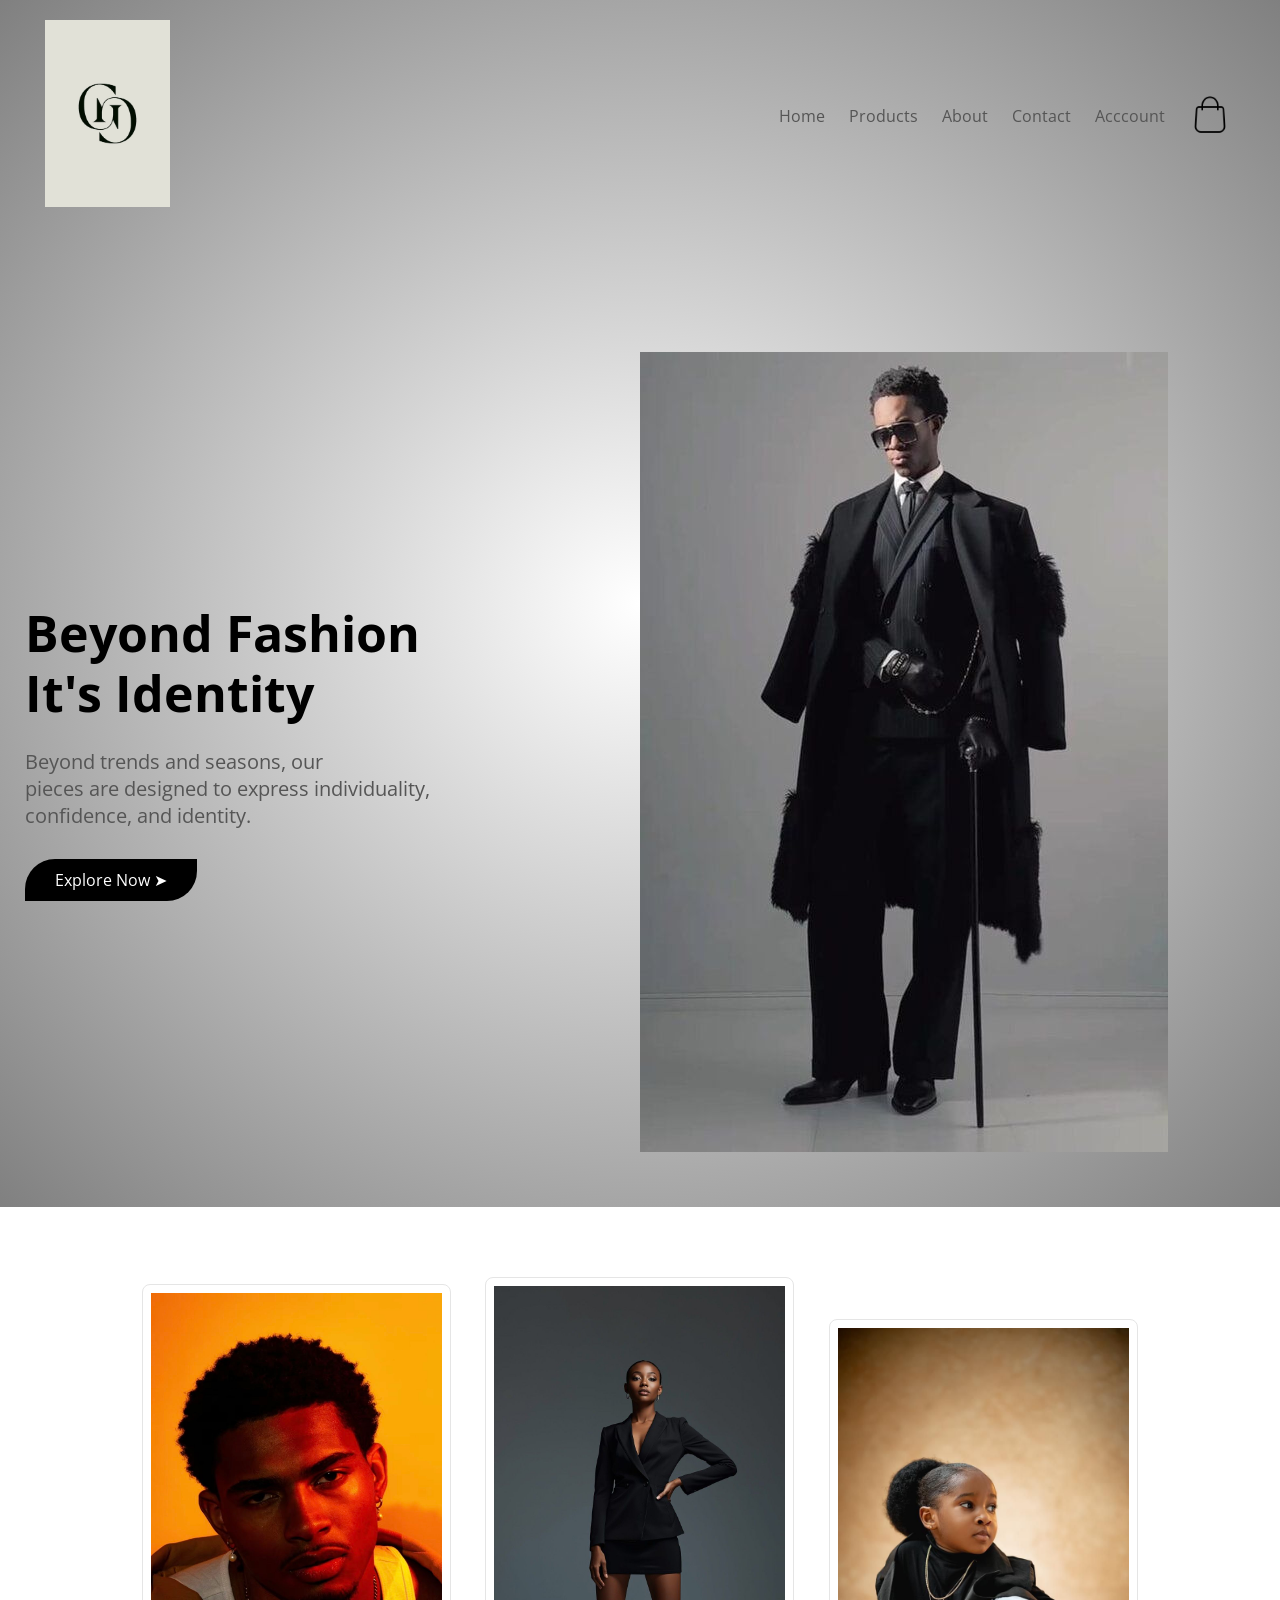
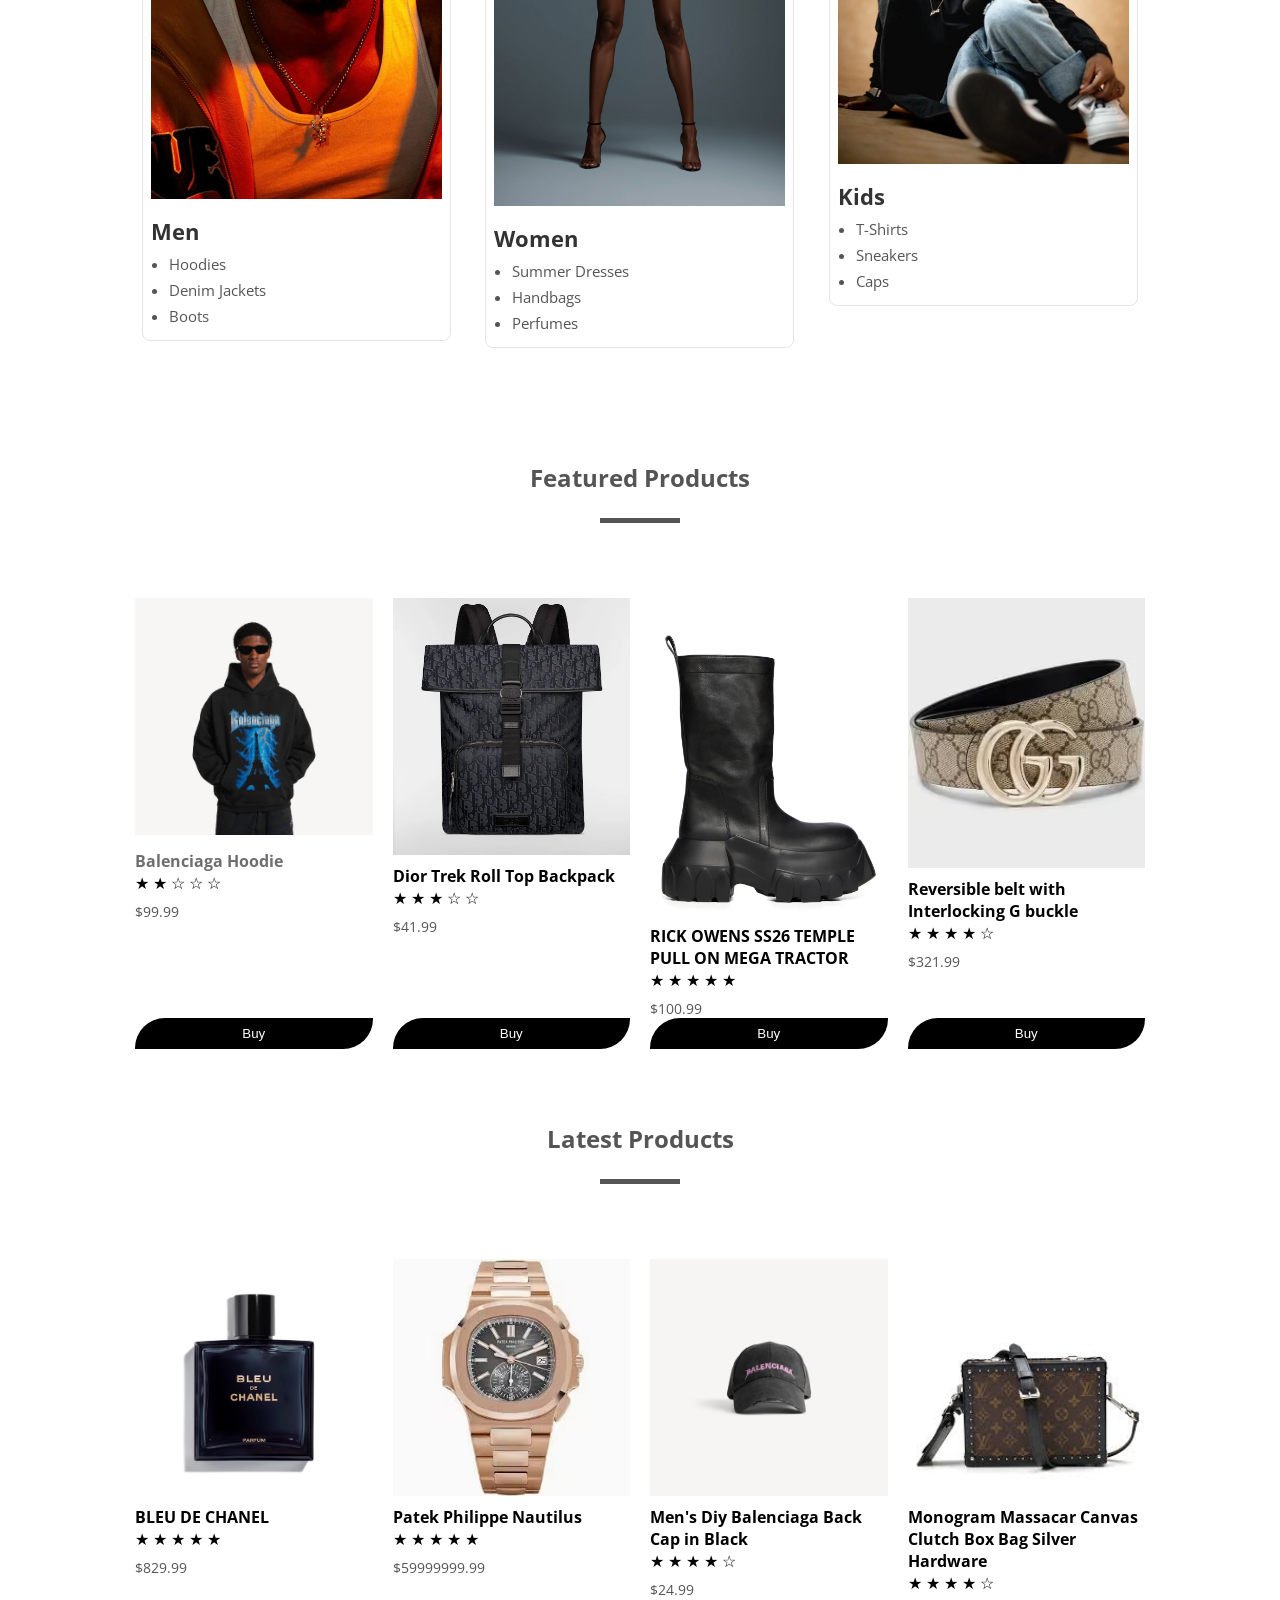
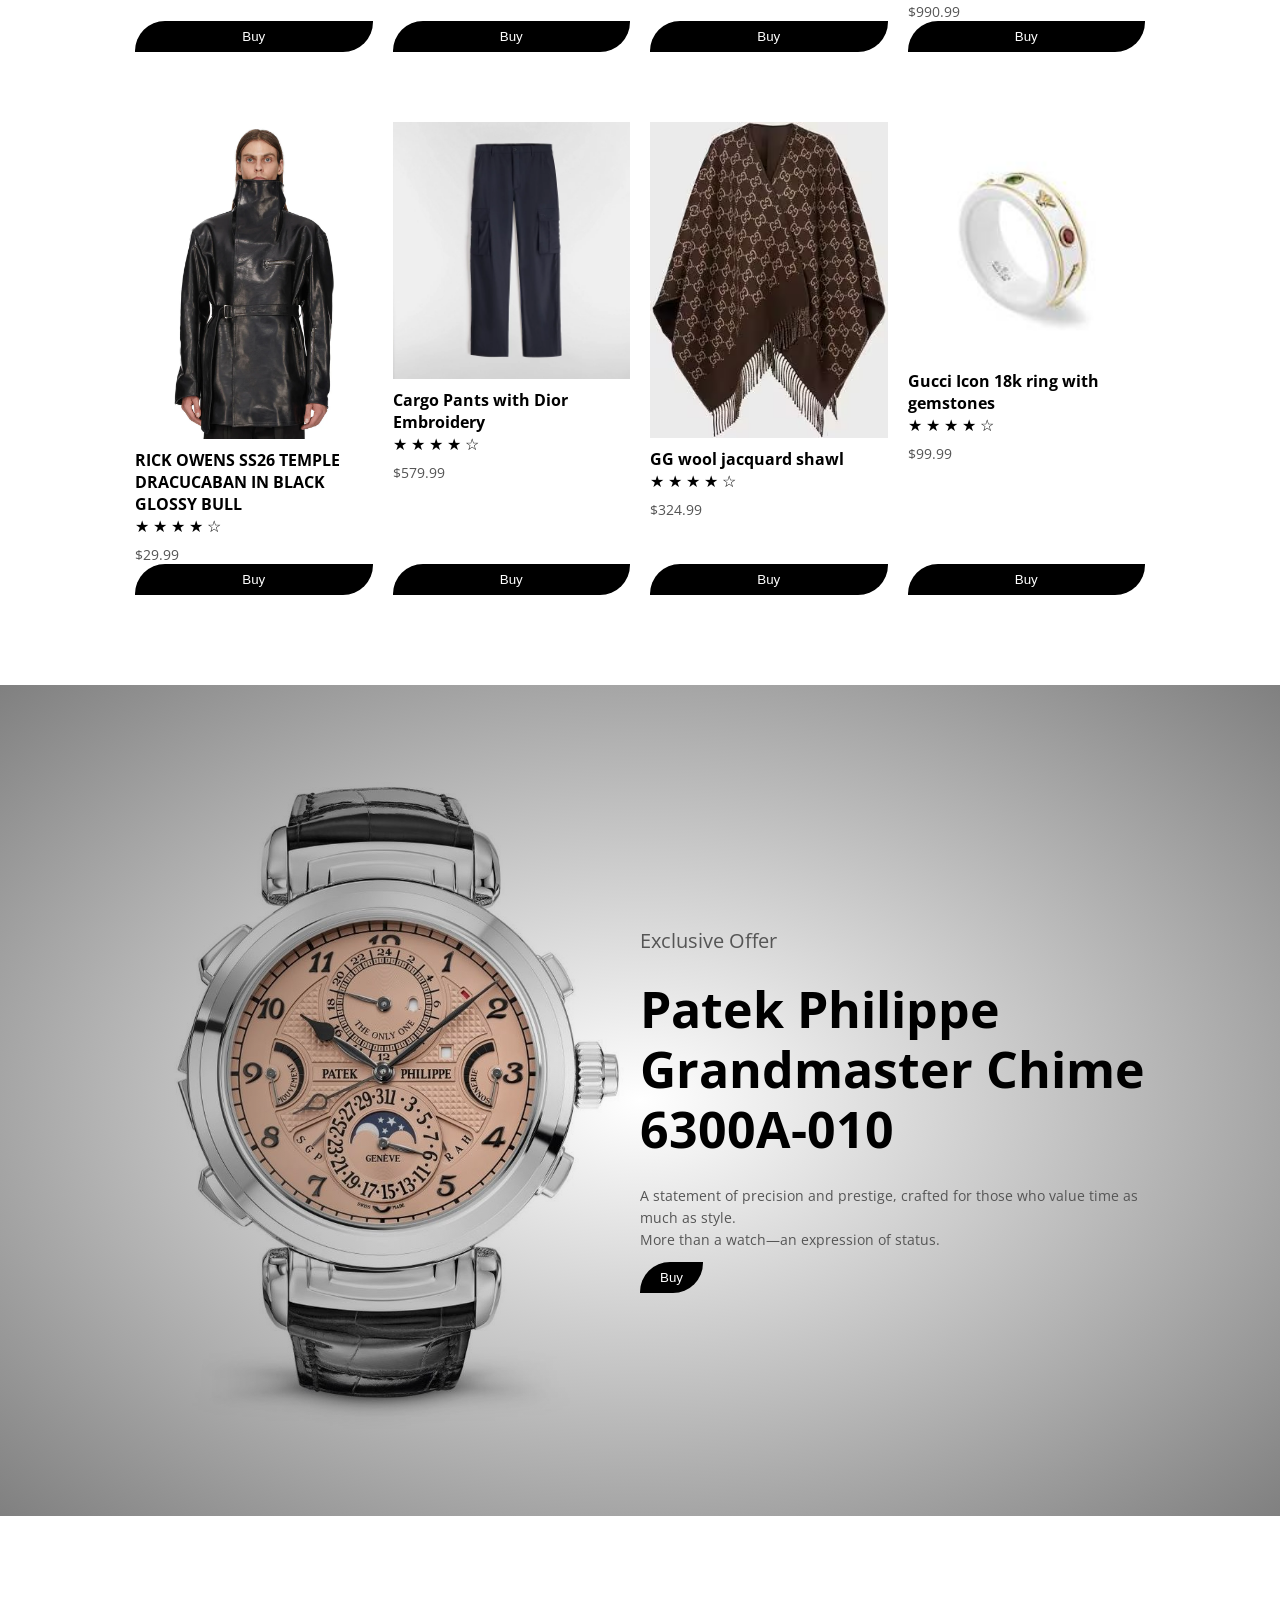
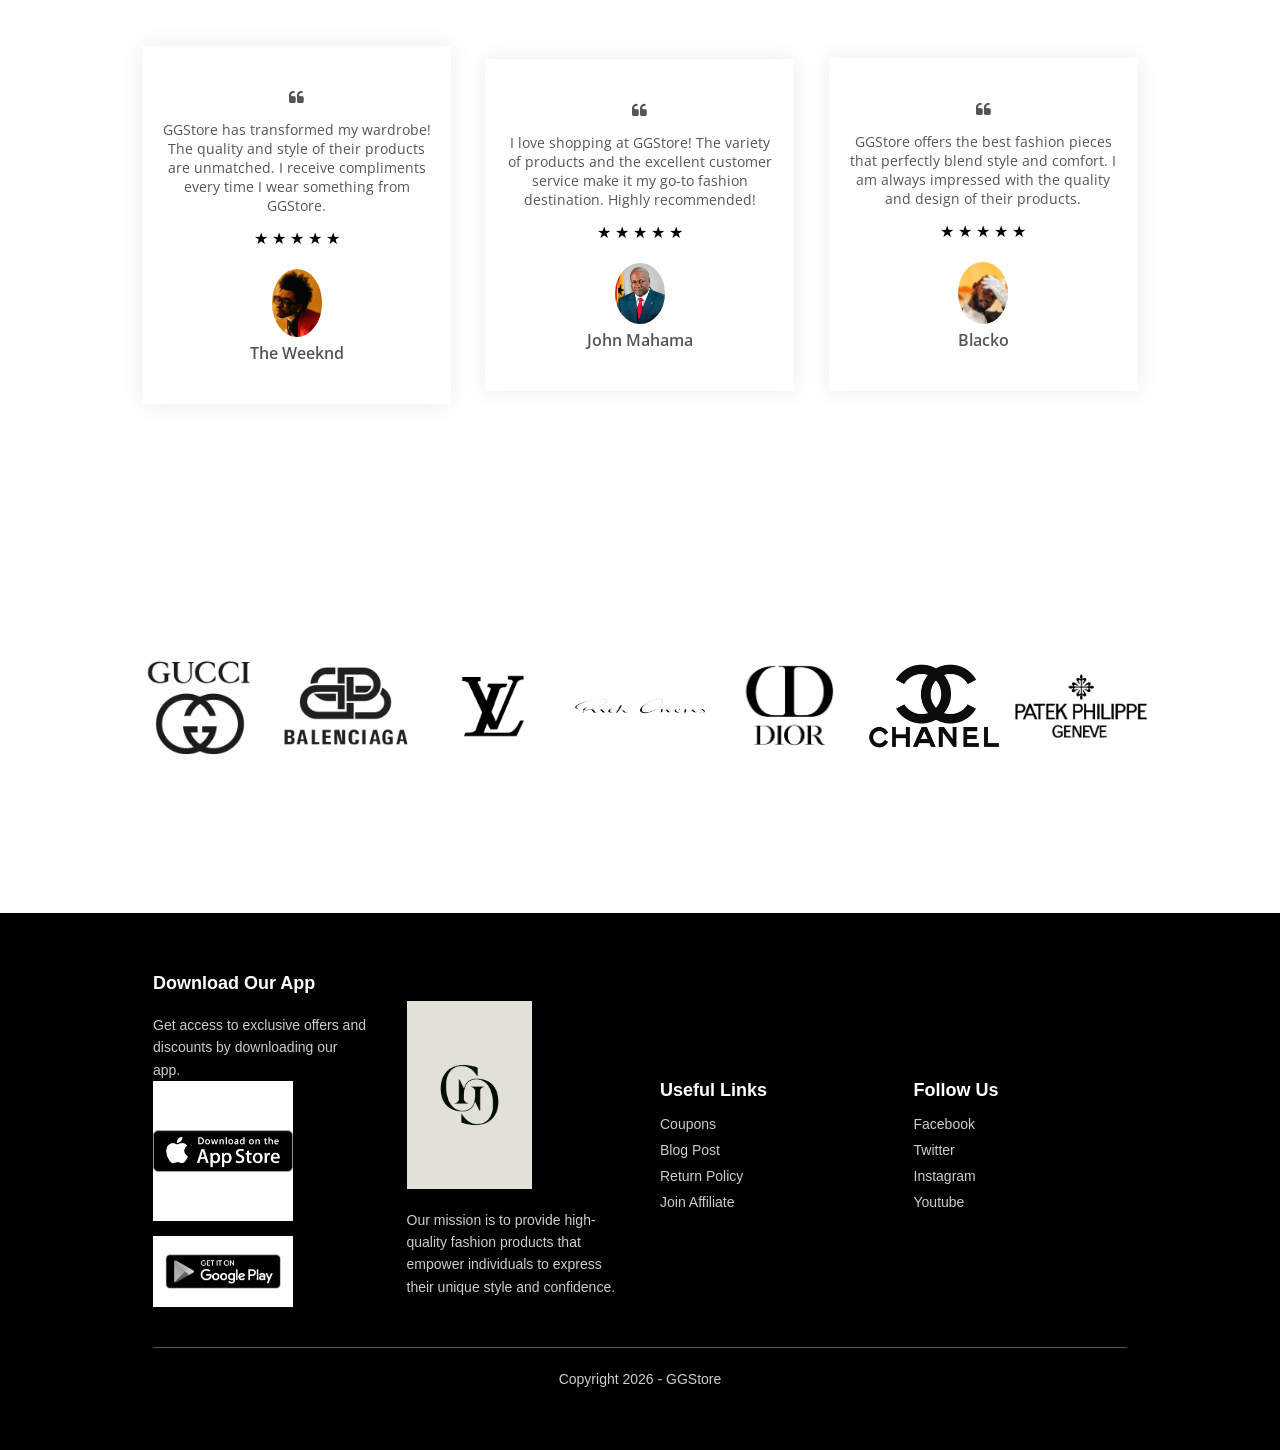
==== commit f9249e13: "Update index.html" ====
--- a/index.html
+++ b/index.html
@@ -13,7 +13,7 @@
   <div class="container">
     <div class="navbar">
       <div class="logo">
-         <img src="images/logo.jpg" width="125px" alt="GGStore Logo">
+         <a href="index.html"><img src="images/logo.jpg" width="125px" alt="GGStore Logo"></a>
      </div>
    <nav>
         <ul id="MenuItems">
@@ -35,7 +35,7 @@
           <p>Beyond trends and seasons,
                our <br> pieces are designed to express individuality,
             <br>confidence, and identity.</p> 
-            <a href="" class="btn">Explore Now &#10148;</a>
+            <a href="productdetails.html" class="btn">Explore Now &#10148;</a>
         </div>
             <div class="col-2">
              <img src="images/Wisdm.jpg" alt="Fashion Image">
@@ -217,7 +217,7 @@
             <p>Exclusive Offer</p>
             <h1>Patek Philippe Grandmaster Chime 6300A-010</h1>
             <small>A statement of precision and prestige, crafted for those who value time as much as style.<br>More than a watch—an expression of status.</small>
-            <br><a href="" class="btn">Shop Now &#10148;</a>
+            <br><button type="button" class="btn buy-btn" data-name="Patek Philippe Grandmaster Chime 6300A-010" data-price="600000000.99" data-image="images/exclusive.jpg">Buy</button>
           </div>
         </div>
       </div>
--- a/style.css
+++ b/style.css
@@ -46,6 +46,9 @@
 }
 .menu-icon{
     display: none;
+}
+html {
+  scroll-behavior: smooth;
 }
 /* Mobile: hamburger + collapsible panel (page background, no card) */
 @media only screen and (max-width: 800px) {
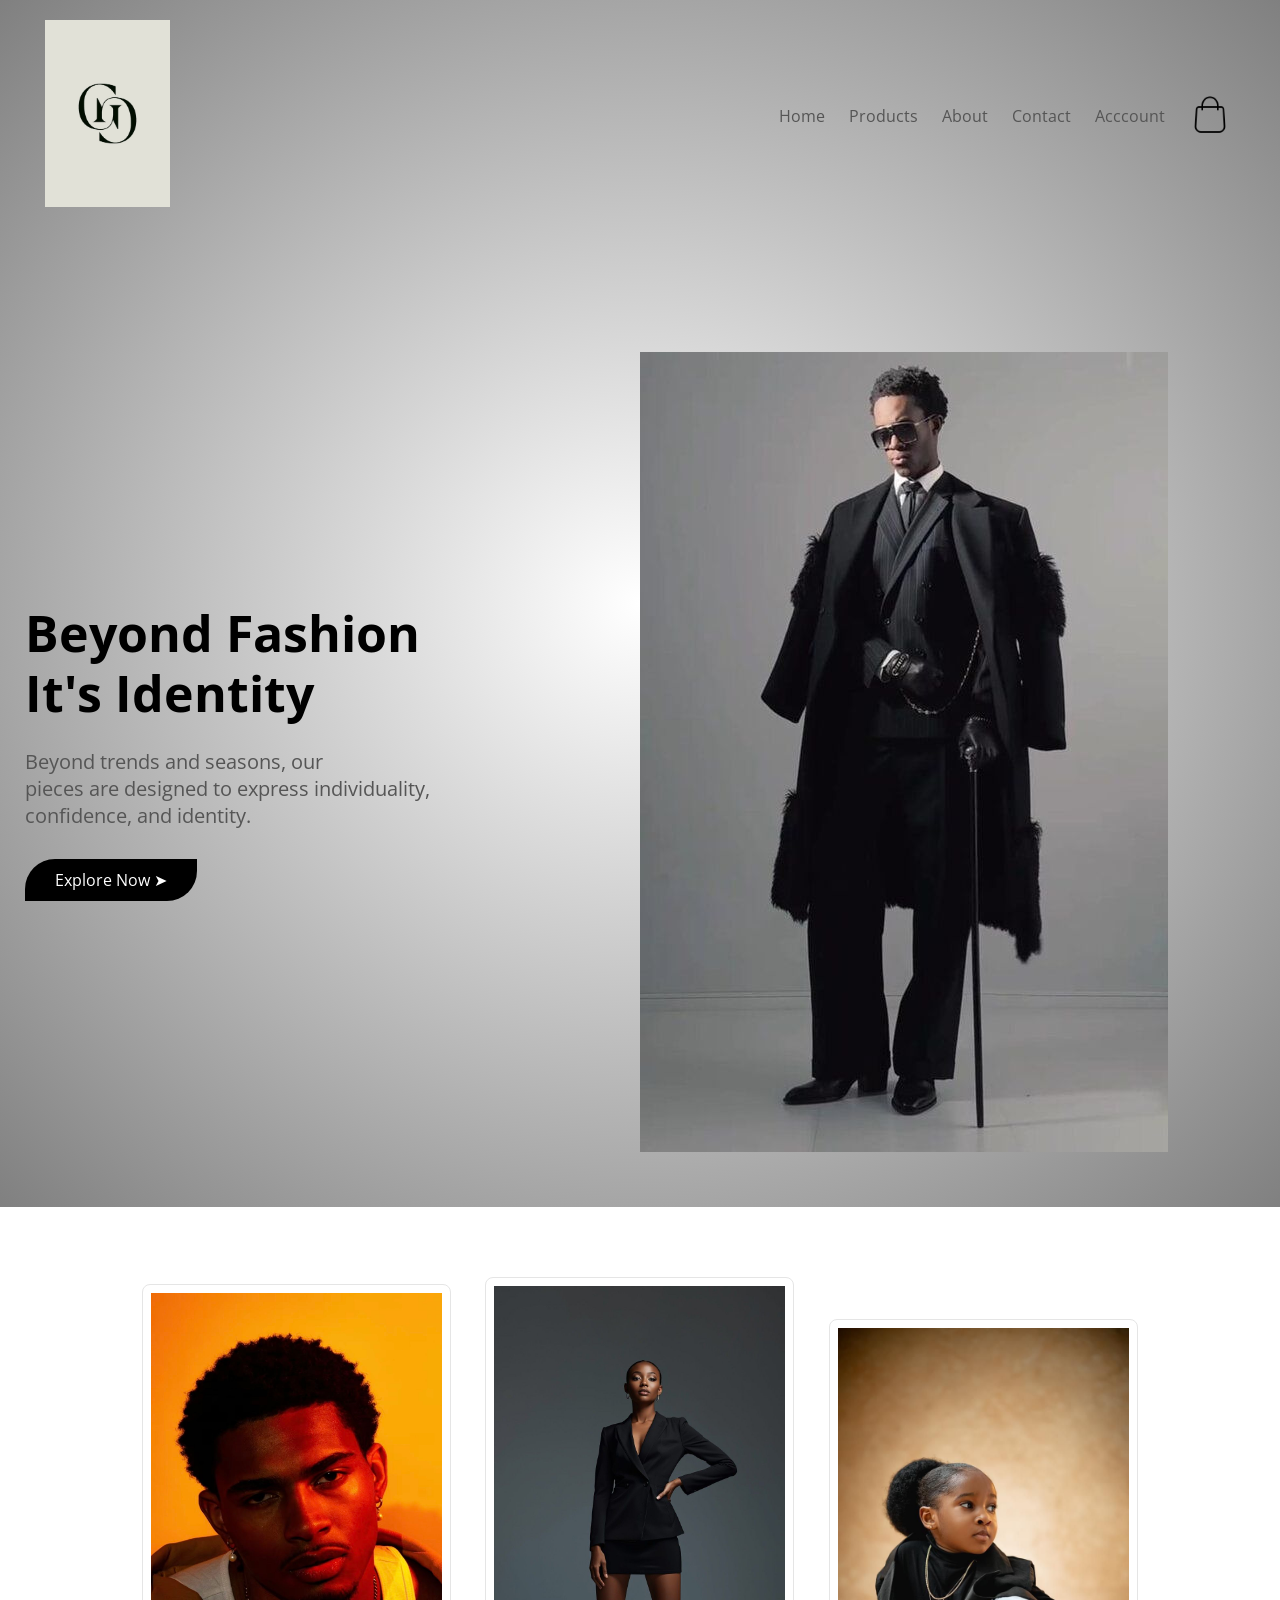
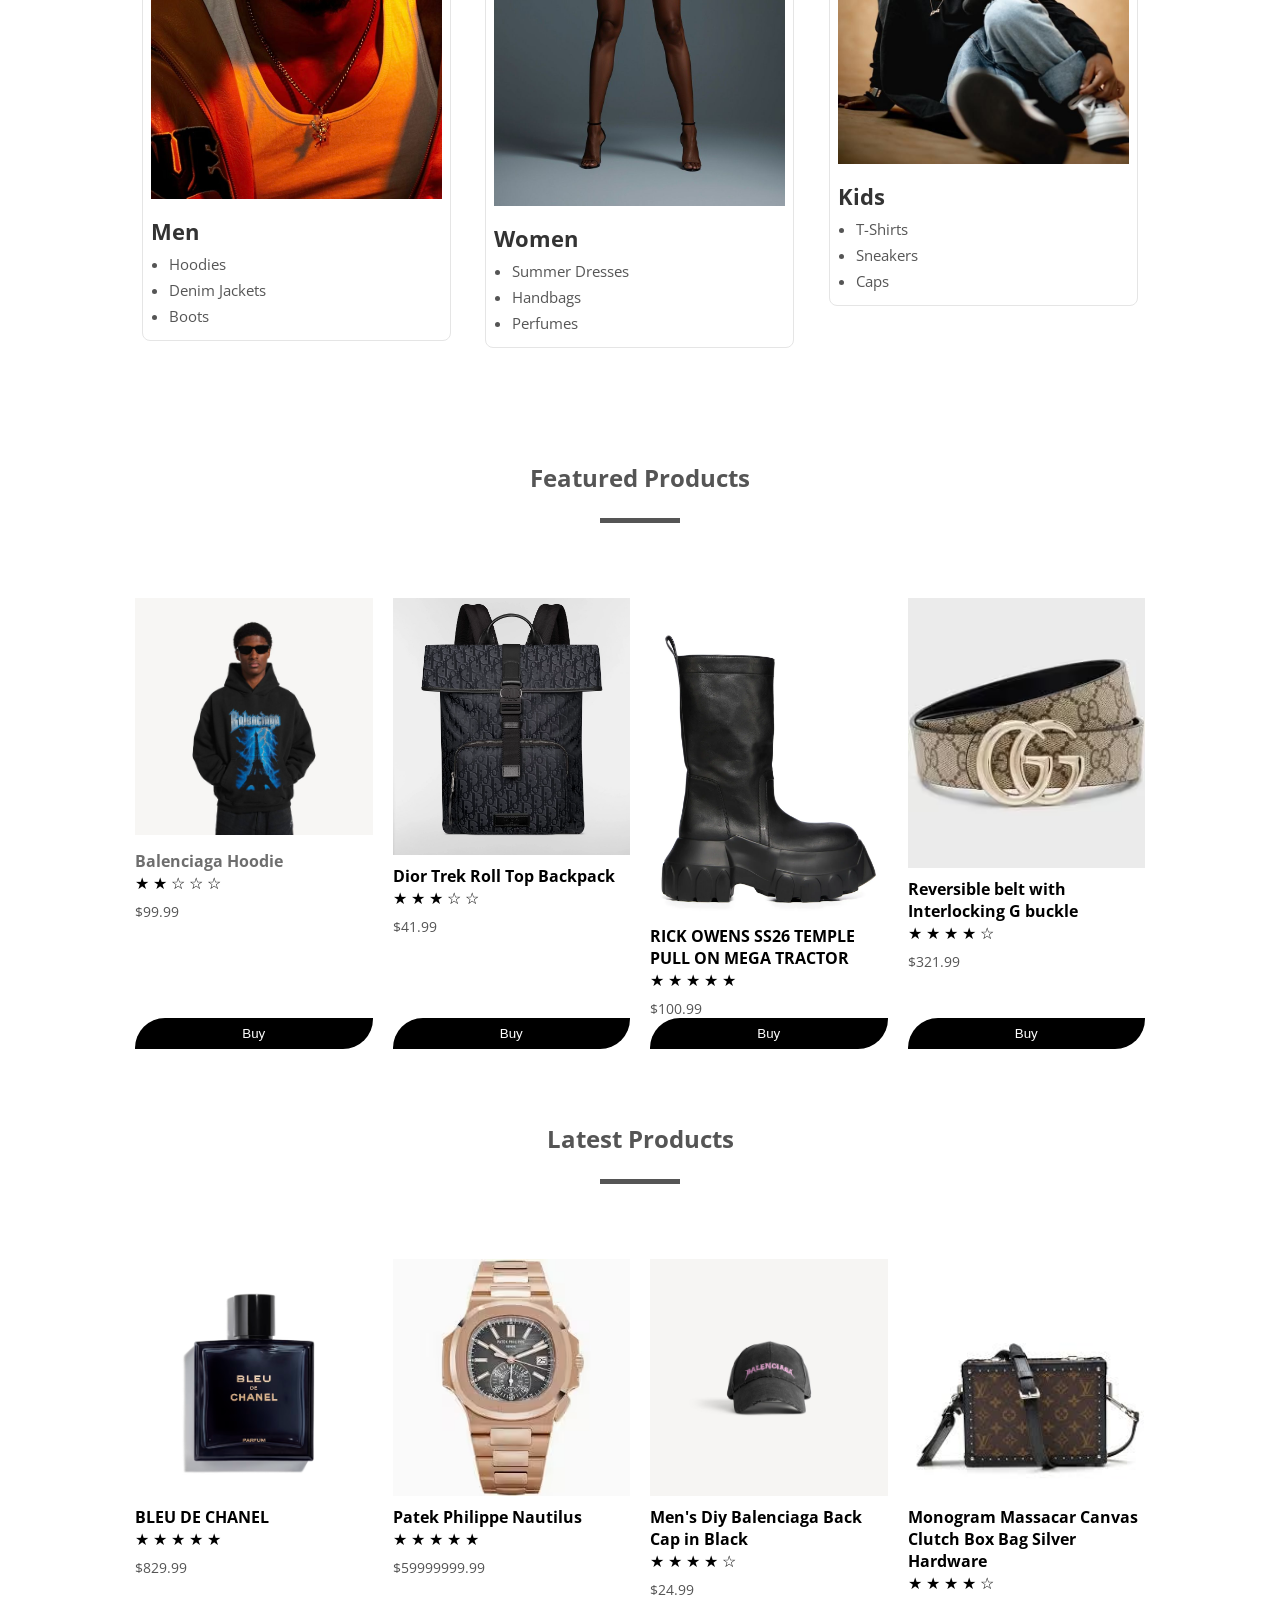
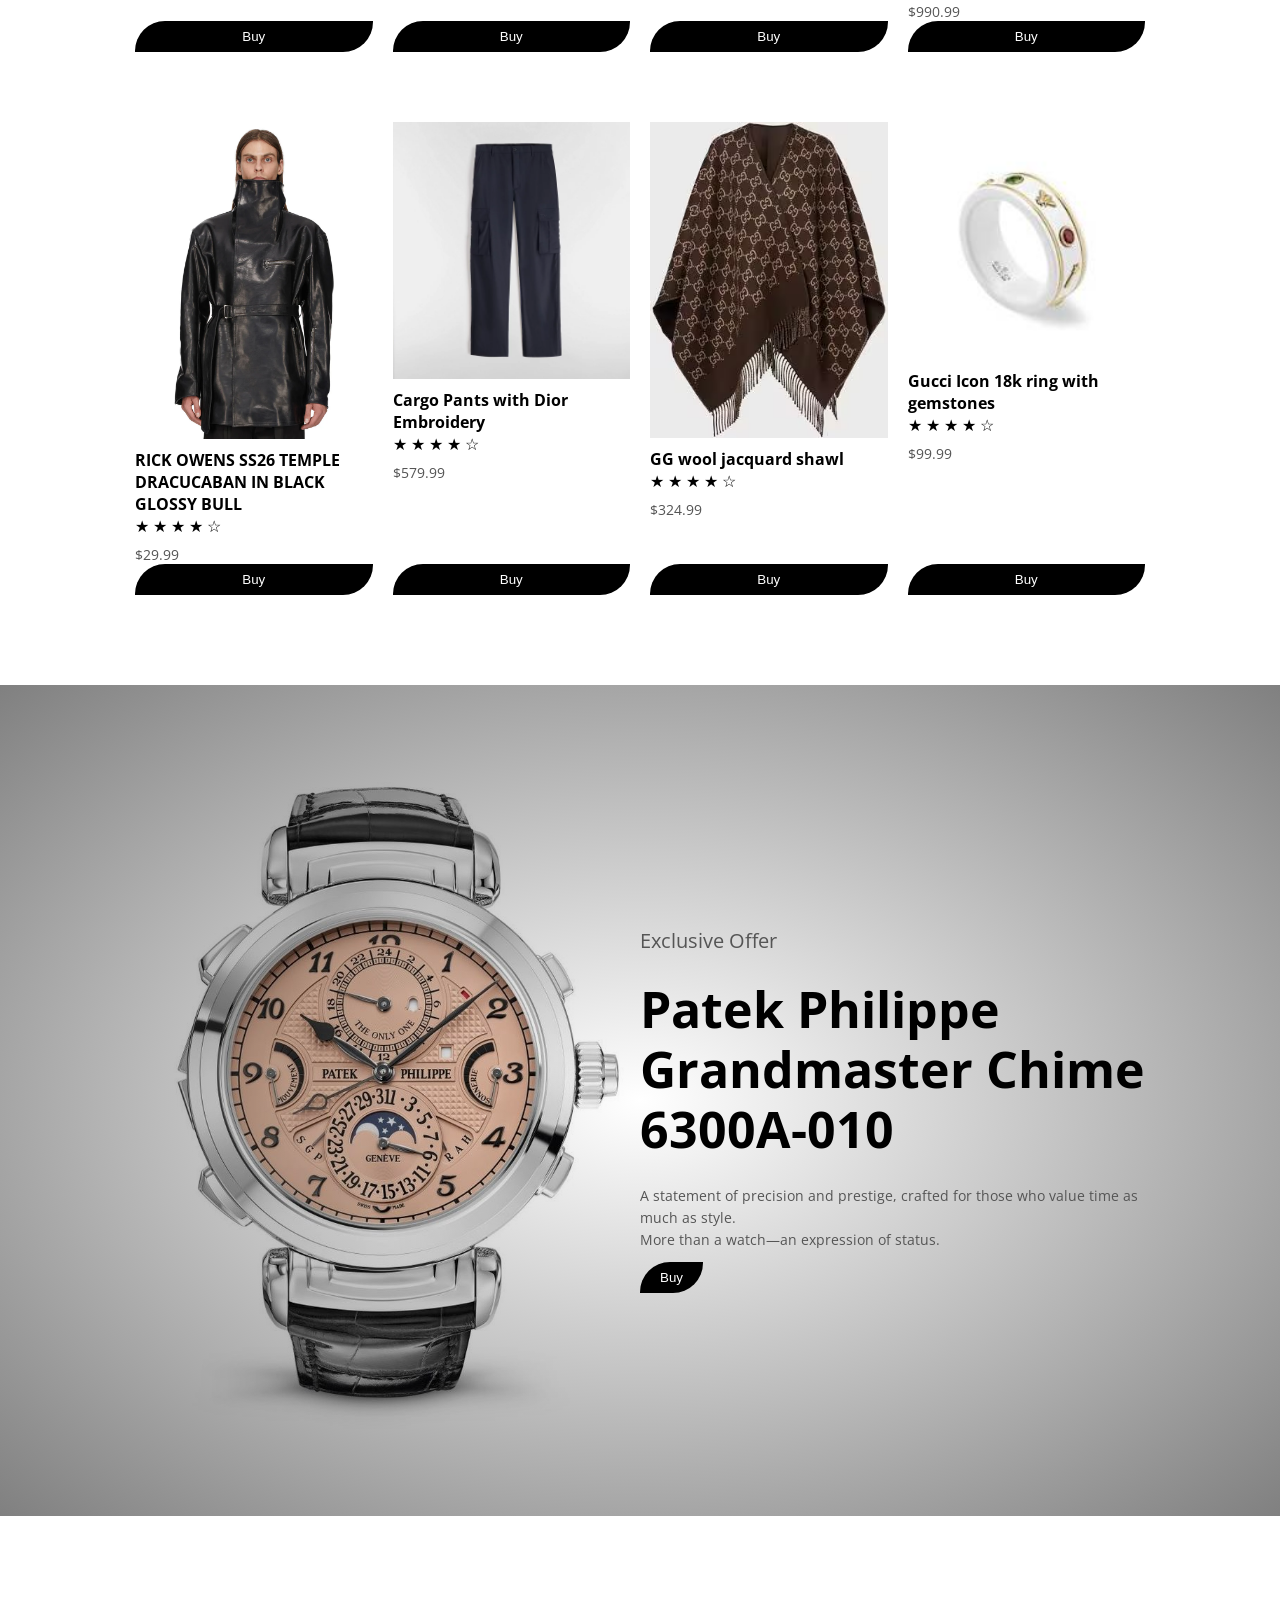
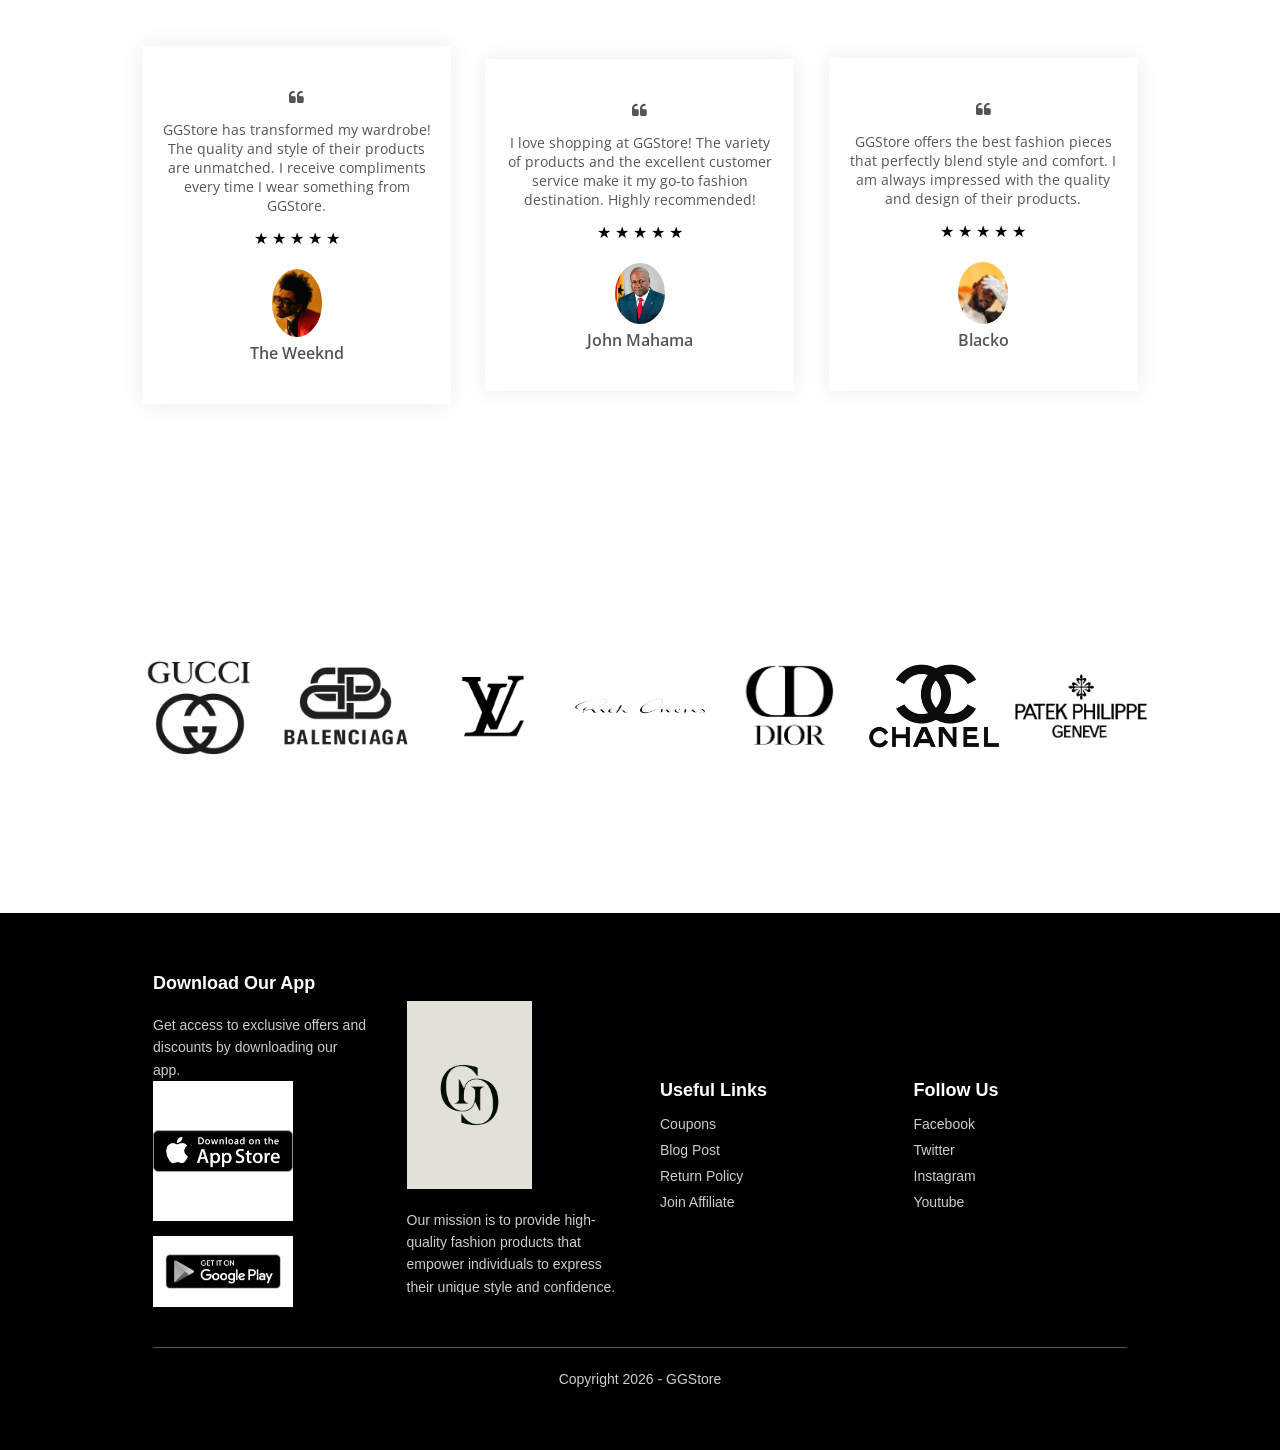
==== commit 387a4783: "Update index.html" ====
--- a/index.html
+++ b/index.html
@@ -6,7 +6,8 @@
   <title>GGStore | Your Ultimate Fashion Destination</title>
   <link rel="stylesheet" href="style.css">
   <link href="https://fonts.googleapis.com/css2?family=Open+Sans:ital,wght@0,300..800;1,300..800&display=swap" rel="stylesheet">
-<link rel="stylesheet" href="https://cdnjs.cloudflare.com/ajax/libs/font-awesome/4.7.0/css/font-awesome.min.css">
+   <link rel="stylesheet" href="https://cdnjs.cloudflare.com/ajax/libs/font-awesome/4.7.0/css/font-awesome.min.css">
+      <link rel="icon" href="images/logo.jpg">
    </head>
 <body>
 <div class="header">
@@ -90,7 +91,7 @@
       <h2 class="title">Featured Products</h2>
       <div class="row">
         <div class="col-4">
-          <a href="productdetails.html"><img src="images/product-1.jpg" alt="Balenciaga Hoodie"></a>
+          <a href="productdetails.html"><img src="images/product-1.jpg" alt="Balenciaga Hoodie"style="mix-blend-mode: multiply;"></a>
           <a href="productdetails.html"><h4>Balenciaga Hoodie</h4></a>
           <div class="rating">
              &#9733; &#9733;  &#9734;  &#9734; &#9734;
@@ -117,7 +118,7 @@
           <button type="button" class="btn buy-btn" data-name="RICK OWENS SS26 TEMPLE PULL ON MEGA TRACTOR" data-price="1089.99" data-image="images/product-3.webp">Buy</button>
         </div>
         <div class="col-4">
-          <img src="images/product-4.avif" alt="Reversible belt with Interlocking G buckle">
+          <img src="images/product-4.avif" alt="Reversible belt with Interlocking G buckle"style="mix-blend-mode: multiply;">
           <h4>Reversible belt with Interlocking G buckle</h4>
           <div class="rating">
              &#9733; &#9733; &#9733; &#9733; &#9734;
@@ -139,7 +140,7 @@
           <button type="button" class="btn buy-btn" data-name="BLEU DE CHANEL" data-price="8729.99" data-image="images/product-5.avif">Buy</button>
         </div>
         <div class="col-4">
-          <img src="images/product-6.avif" alt="Patek Philippe Nautilus">
+          <img src="images/product-6.avif" alt="Patek Philippe Nautilus"style="mix-blend-mode: multiply;">
           <h4>Patek Philippe Nautilus</h4>
           <div class="rating">
              &#9733; &#9733; &#9733; &#9733;  &#9733;
@@ -148,7 +149,7 @@
           <button type="button" class="btn buy-btn" data-name="Patek Philippe Nautilus" data-price="59999999.99" data-image="images/product-6.avif">Buy</button>
         </div>
         <div class="col-4">
-          <img src="images/product-7.jpg" alt="Men's Diy Balenciaga Back Cap in Black">
+          <img src="images/product-7.jpg" alt="Men's Diy Balenciaga Back Cap in Black"style="mix-blend-mode: multiply;">
           <h4>Men's Diy Balenciaga Back Cap in Black</h4>
           <div class="rating">
             &#9733; &#9733; &#9733; &#9733; &#9734;
@@ -168,7 +169,7 @@
       </div>
        <div class="row">
         <div class="col-4">
-          <img src="images/product-9.webp" alt="RICK OWENS SS26 TEMPLE DRACUCABAN IN BLACK GLOSSY BULL">
+          <img src="images/product-9.webp" alt="RICK OWENS SS26 TEMPLE DRACUCABAN IN BLACK GLOSSY BULL"style="mix-blend-mode: multiply;">
           <h4>RICK OWENS SS26 TEMPLE DRACUCABAN IN BLACK GLOSSY BULL</h4>
           <div class="rating">
              &#9733; &#9733; &#9733; &#9733; &#9734;
@@ -177,7 +178,7 @@
           <button type="button" class="btn buy-btn" data-name="RICK OWENS SS26 TEMPLE DRACUCABAN IN BLACK GLOSSY BULL" data-price="29.99" data-image="images/product-9.webp">Buy</button>
         </div>
         <div class="col-4">
-          <img src="images/product-10.webp" alt="Cargo Pants with Dior Embroidery">
+          <img src="images/product-10.webp" alt="Cargo Pants with Dior Embroidery"style="mix-blend-mode: multiply;">
           <h4>Cargo Pants with Dior Embroidery</h4>
           <div class="rating">
              &#9733; &#9733; &#9733; &#9733; &#9734;
